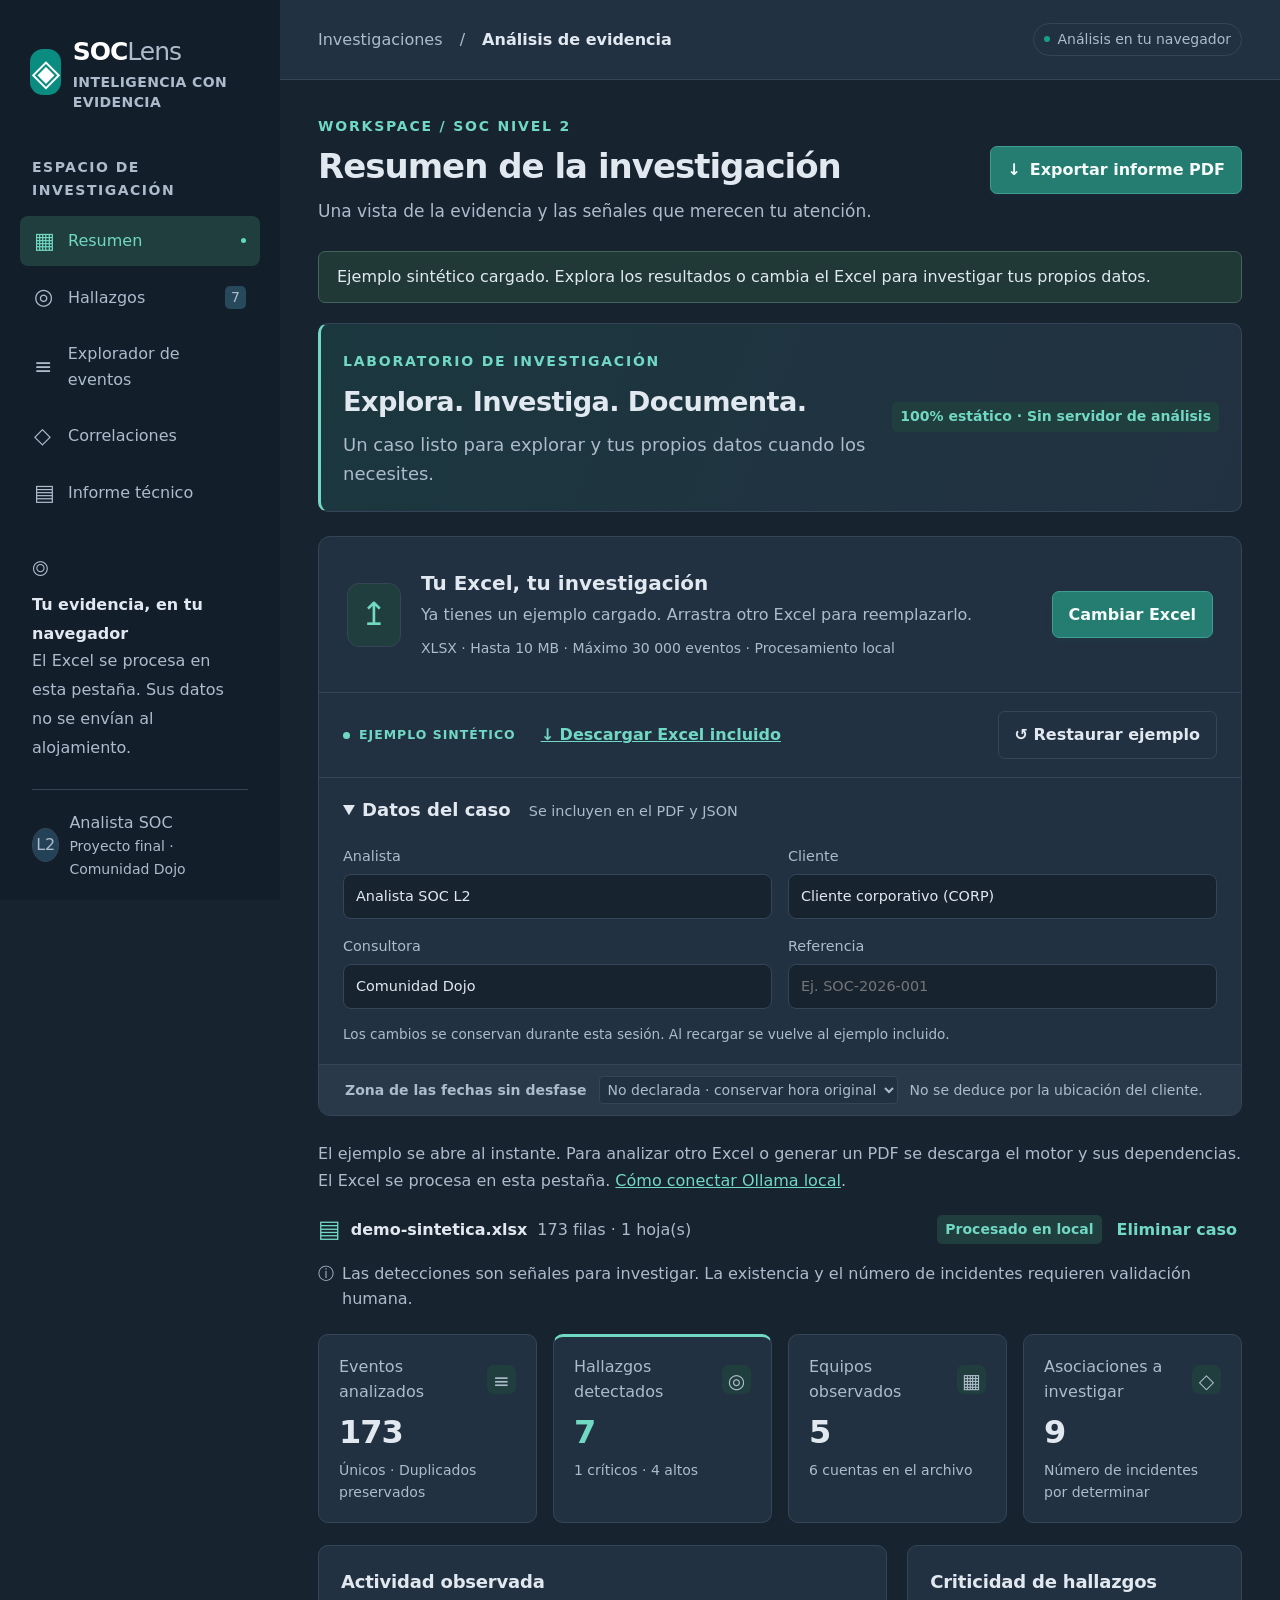
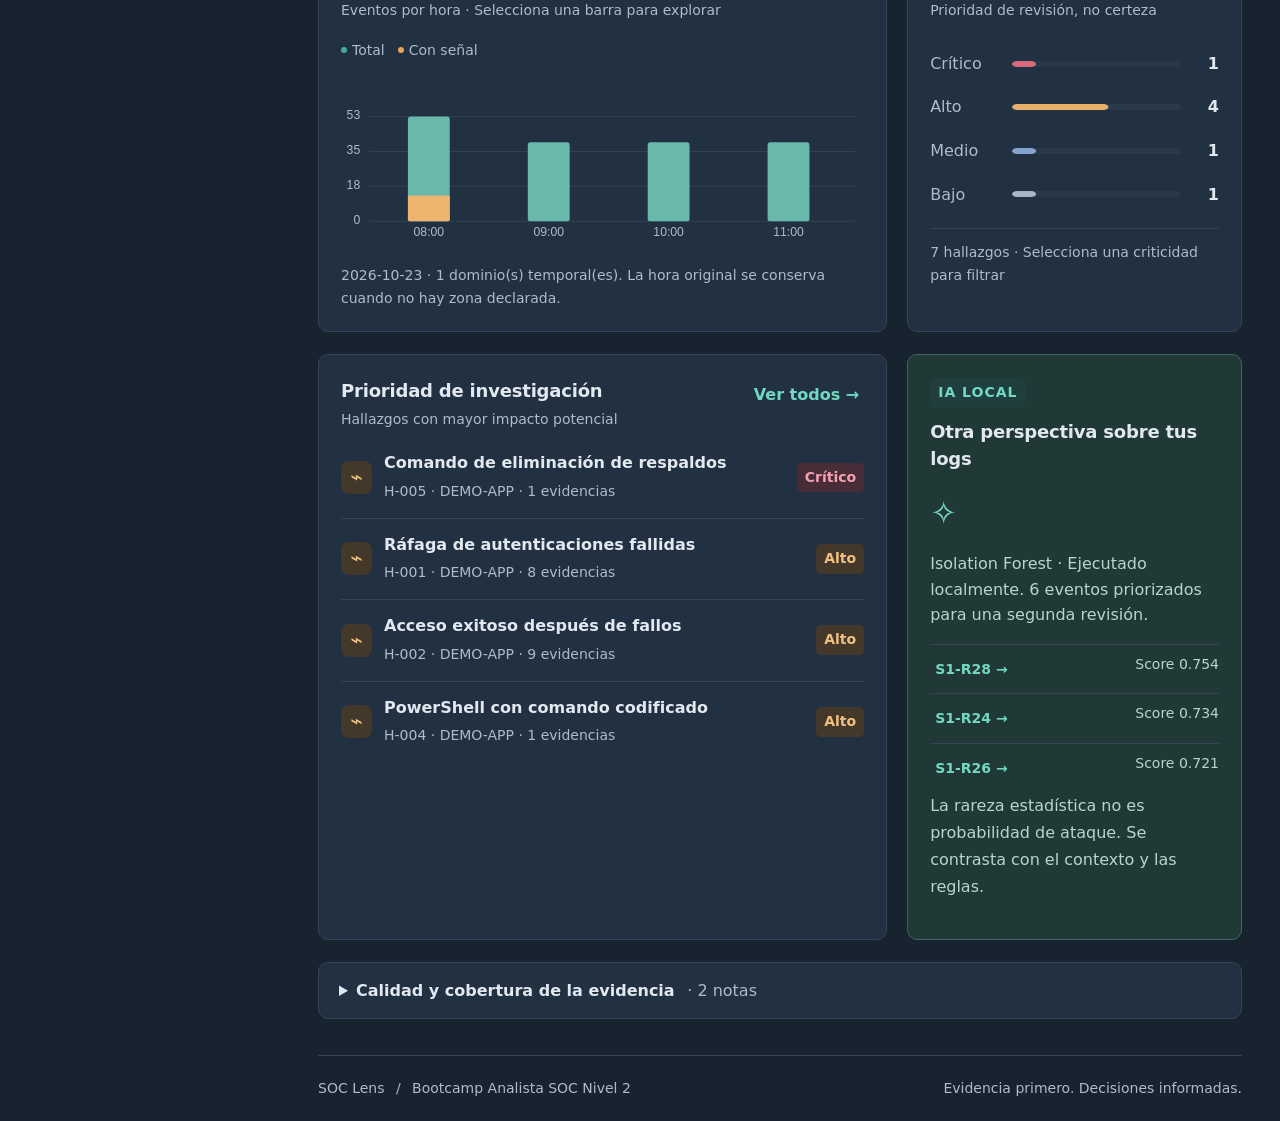
==== docs/index.html @ 427a0508 "Publish static SOC Lens app with bundled demo on GitHub Pages" ====
<!doctype html>
<html lang="es">
<head>
  <meta charset="utf-8">
  <meta name="viewport" content="width=device-width, initial-scale=1">
  <meta name="theme-color" content="#182330">
  <title>SOC Lens · Investigación con evidencia</title>
  <link rel="icon" href="data:image/svg+xml,%3Csvg xmlns='http://www.w3.org/2000/svg' viewBox='0 0 40 40'%3E%3Crect width='40' height='40' rx='12' fill='%230e9988'/%3E%3Cpath d='M20 7l11 4v10c0 7-11 13-11 13S9 28 9 21V11z' fill='none' stroke='white' stroke-width='3'/%3E%3C/svg%3E">
  <link rel="stylesheet" href="./styles.css">
  <script src="./browser.js" defer></script>
  <script src="./app.js" defer></script>
  <script src="./default-case.js" defer></script>
</head>
<body>
  <a href="#main" class="skip-link">Saltar al contenido</a>
  <aside class="sidebar">
    <a class="brand" href="./" aria-label="SOC Lens, inicio"><span class="brand-mark">◈</span><span>SOC<span class="brand-light">Lens</span><small>INTELIGENCIA CON EVIDENCIA</small></span></a>
    <div class="workspace-label">ESPACIO DE INVESTIGACIÓN</div>
    <nav aria-label="Navegación principal">
      <button class="nav-item active" data-view="overview"><span aria-hidden="true">▦</span> Resumen <span class="nav-dot"></span></button>
      <button class="nav-item" data-view="findings"><span aria-hidden="true">◎</span> Hallazgos <span id="nav-count" class="nav-count">0</span></button>
      <button class="nav-item" data-view="events"><span aria-hidden="true">≡</span> Explorador de eventos</button>
      <button class="nav-item" data-view="correlations"><span aria-hidden="true">◇</span> Correlaciones</button>
      <button class="nav-item" data-view="report"><span aria-hidden="true">▤</span> Informe técnico</button>
    </nav>
    <div class="sidebar-bottom">
      <div class="privacy-icon">⌾</div><strong>Tu evidencia, en tu navegador</strong>
      <p>El Excel se procesa en esta pestaña. Sus datos no se envían al alojamiento.</p>
      <div class="analyst"><span class="avatar">L2</span><div>Analista SOC<small>Proyecto final · Comunidad Dojo</small></div></div>
    </div>
  </aside>
  <div class="shell">
    <header class="topbar">
      <div class="breadcrumb">Investigaciones <span>/</span> <strong id="breadcrumb-current">Nuevo análisis</strong></div>
      <span id="connection" class="connection" data-status="online" role="status"><i aria-hidden="true"></i><span id="connection-label">Análisis en tu navegador</span></span>
    </header>
    <main id="main">
      <section class="page-heading">
        <div><div class="eyebrow">WORKSPACE / SOC NIVEL 2</div><h1 id="page-title">De registros a respuestas.</h1><p id="page-description">Investiga señales, conecta evidencias y documenta tus conclusiones.</p></div>
        <button id="download-top" class="button primary hidden" type="button"><span aria-hidden="true">↓</span> Exportar informe PDF</button>
      </section>

      <div id="notice" class="notice hidden" role="status" aria-live="polite"></div>
      <section class="dataset-intro panel"><div><span class="eyebrow">LABORATORIO DE INVESTIGACIÓN</span><h2>Explora. Investiga. Documenta.</h2><p>Un caso listo para explorar y tus propios datos cuando los necesites.</p></div><span class="pill local">100% estático · Sin servidor de análisis</span></section>
      <section id="upload-section" class="upload-card">
        <div id="dropzone" class="dropzone">
          <div class="upload-icon" aria-hidden="true">↥</div>
          <div class="upload-copy"><h2>Tu Excel, tu investigación</h2><p>Ya tienes un ejemplo cargado. Arrastra otro Excel para reemplazarlo.</p><small>XLSX · Hasta 10 MB · Máximo 30 000 eventos · Procesamiento local</small></div>
          <label class="button primary file-label">Cambiar Excel<input id="file-input" type="file" accept=".xlsx" aria-label="Seleccionar archivo Excel"></label>
        </div>
        <div class="dataset-actions"><span id="dataset-status" class="dataset-badge">EJEMPLO SINTÉTICO</span><a href="./data/demo-sintetica.xlsx" download class="text-button">↓ Descargar Excel incluido</a><button id="restore-default" class="button secondary" type="button">↺ Restaurar ejemplo</button></div><details class="case-settings" open><summary>Datos del caso <span>Se incluyen en el PDF y JSON</span></summary><div class="case-fields"><label for="case-analyst">Analista<input id="case-analyst" maxlength="120" value="Analista SOC L2" autocomplete="off"></label><label for="case-client">Cliente<input id="case-client" maxlength="120" value="Cliente corporativo (CORP)" autocomplete="off"></label><label for="case-company">Consultora<input id="case-company" maxlength="120" value="Comunidad Dojo" autocomplete="off"></label><label for="case-reference">Referencia<input id="case-reference" maxlength="120" placeholder="Ej. SOC-2026-001" autocomplete="off"></label></div><p class="fine-print">Los cambios se conservan durante esta sesión. Al recargar se vuelve al ejemplo incluido.</p></details><div class="upload-options"><label for="timezone">Zona de las fechas sin desfase</label><select id="timezone"><option value="">No declarada · conservar hora original</option><option value="0">UTC (confirmado por el analista)</option><option value="60">UTC+01:00</option><option value="120">UTC+02:00</option><option value="-180">UTC−03:00</option><option value="-240">UTC−04:00</option><option value="-300">UTC−05:00</option><option value="-360">UTC−06:00</option></select><span>No se deduce por la ubicación del cliente.</span></div>
      </section>

      <section id="loading" class="loading hidden" aria-live="polite"><span class="spinner"></span><div><strong>Investigando tu evidencia…</strong><p>Validando filas, aplicando reglas y entrenando el modelo local.</p></div></section>
      <p class="fine-print">El ejemplo se abre al instante. Para analizar otro Excel o generar un PDF se descarga el motor y sus dependencias. El Excel se procesa en esta pestaña. <a href="./guia-ollama.html" target="_blank" rel="noopener">Cómo conectar Ollama local</a>.</p>
      <section id="empty-state" class="welcome-grid">
        <article class="welcome-card"><span class="step">01 / EXPLORA</span><h3>Una fila, una referencia.</h3><p>Consulta el evento original, su hoja y su número de fila. Cada hallazgo conserva un vínculo con la evidencia.</p><div class="mini-log"><span>Evento → Señal → Hipótesis</span><span>Revisión humana → Decisión</span></div></article>
        <article class="welcome-card"><span class="step">02 / INVESTIGA</span><h3>Contexto antes que conclusiones.</h3><p>Fuerza bruta, privilegios, comandos, movimiento lateral y otras señales. Con criticidad, alternativas y validaciones.</p><div class="mini-tags"><span>Reglas explicables</span><span>IA local</span></div></article>
        <article class="welcome-card"><span class="step">03 / DOCUMENTA</span><h3>Un informe que puedes defender.</h3><p>Resumen ejecutivo, análisis técnico y evidencias exactas. Exporta el PDF y un JSON con el análisis completo.</p><div class="mini-tags"><span>PDF con evidencia</span><span>SHA-256</span></div></article>
      </section>

      <div id="case-content" class="hidden">
        <div class="case-strip"><div><span class="file-icon" aria-hidden="true">▤</span><strong id="case-filename"></strong><span id="case-rows" class="muted"></span></div><div><span class="pill local">Procesado en local</span><button id="clear-case" class="text-button">Eliminar caso</button></div></div>
        <div class="case-disclaimer"><span aria-hidden="true">ⓘ</span> Las detecciones son señales para investigar. La existencia y el número de incidentes requieren validación humana.</div>
        <section id="view-overview" class="view">
          <div id="stats" class="stats-grid"></div>
          <div class="dashboard-grid">
            <article class="panel activity-panel"><div class="panel-heading"><div><h2>Actividad observada</h2><p>Eventos por hora · Selecciona una barra para explorar</p></div><div class="chart-legend"><span class="dot teal"></span> Total <span class="dot orange"></span> Con señal</div></div><div id="timeline-chart" class="timeline-chart"></div><div id="timeline-caption" class="chart-caption"></div></article>
            <article class="panel risk-panel"><div class="panel-heading"><div><h2>Criticidad de hallazgos</h2><p>Prioridad de revisión, no certeza</p></div></div><div id="risk-chart"></div></article>
          </div>
          <div class="dashboard-grid bottom-grid">
            <article class="panel"><div class="panel-heading"><div><h2>Prioridad de investigación</h2><p>Hallazgos con mayor impacto potencial</p></div><button class="text-button" data-view="findings">Ver todos →</button></div><div id="top-findings"></div></article>
            <article class="panel ai-panel"><div class="panel-heading"><div><span class="pill ai-pill">IA LOCAL</span><h2>Otra perspectiva sobre tus logs</h2></div><span class="sparkle" aria-hidden="true">✧</span></div><p id="ai-summary"></p><div id="ai-candidates"></div><p class="fine-print">La rareza estadística no es probabilidad de ataque. Se contrasta con el contexto y las reglas.</p></article>
          </div>
          <details class="panel quality-panel"><summary>Calidad y cobertura de la evidencia <span id="quality-count"></span></summary><div id="quality-content"></div></details>
        </section>
        <section id="view-findings" class="view hidden">
          <div class="toolbar"><div id="severity-filters" class="filter-pills" aria-label="Filtrar por criticidad"></div><label class="search"><span aria-hidden="true">⌕</span><input id="finding-search" placeholder="Buscar hallazgo, cuenta o equipo…" aria-label="Buscar hallazgos"></label></div>
          <div id="findings-list" class="findings-list"></div>
        </section>
        <section id="view-events" class="view hidden">
          <div class="toolbar"><div><strong id="events-count"></strong><button id="reset-events" class="text-button">Limpiar filtros</button></div><label class="search"><span aria-hidden="true">⌕</span><input id="event-search" placeholder="Buscar en todos los campos…" aria-label="Buscar eventos"></label></div>
          <div class="panel table-panel"><div class="table-scroll"><table><thead><tr><th>Referencia / ID</th><th>Hora original</th><th>Equipo</th><th>Evento / Fuente</th><th>Cuenta</th><th>Origen</th><th>Resultado</th></tr></thead><tbody id="events-body"></tbody></table></div><div class="pagination"><span id="page-info"></span><div><button id="previous-page" class="button secondary">← Anterior</button><button id="next-page" class="button secondary">Siguiente →</button></div></div></div>
        </section>
        <section id="view-correlations" class="view hidden">
          <div class="info-banner"><strong>Asociaciones contextuales, sin fusionar incidentes.</strong><p>Cada par comparte equipo, cuenta e IP en un intervalo de hasta 30 minutos. Faltan claves de sesión y proceso para demostrar causalidad.</p></div><div id="correlations-list" class="correlation-grid"></div>
        </section>
        <section id="view-report" class="view hidden">
          <div class="report-layout"><article class="panel report-preview"><div class="report-kicker">SOC LENS / INFORME DE SEGURIDAD</div><h2>La investigación, documentada.</h2><span class="pill pending">Borrador · Revisión humana</span><p id="case-context-preview" class="fine-print"></p><h3>Resumen ejecutivo</h3><div id="executive-summary"></div><h3>Alcance y limitaciones</h3><div id="report-limitations"></div><h3>Plan de acción propuesto</h3><ol class="action-list"><li><strong>Investigar y preservar.</strong> Validar registros, sesiones y autorizaciones con L2 / IR.</li><li><strong>Contener si se confirma actividad no autorizada.</strong> Acordar el impacto y verificar la medida.</li><li><strong>Remediar y validar.</strong> Corregir la causa, verificar recuperación y revisar recurrencia.</li></ol><p class="fine-print">El PDF incluye todos los hallazgos, su justificación, alternativas, cronología y un anexo con cada fila citada.</p></article>
          <aside class="report-actions panel"><h3>Entregar con trazabilidad</h3><p>El informe utiliza el mismo análisis del dashboard. Sin hallazgos añadidos por generación libre.</p><button id="download-report" class="button primary">↓ Descargar PDF</button><button id="download-json" class="button secondary">↓ Descargar evidencias JSON</button><hr><span class="pill ai-pill">ASISTENTE OPCIONAL</span><h3>Priorizar el resumen con IA</h3><p>Ollama local puede elegir qué hallazgos destacar. Sólo selecciona referencias existentes y conserva frases verificadas.</p><div class="ollama-connect"><label for="ollama-model">Modelo local</label><input id="ollama-model" value="qwen3:4b" maxlength="120" spellcheck="false"><button id="connect-ollama" class="button secondary">Conectar Ollama en este equipo</button><small id="ollama-connection-status" role="status">Cada visitante utiliza su propia instalación de Ollama. Se envían sólo IDs, regla, criticidad y cantidad de evidencias.</small><p><a href="./guia-ollama.html" target="_blank" rel="noopener">Guía de conexión</a></p></div><button id="assist-button" class="button secondary">Priorizar con Ollama</button><small id="ollama-status"></small><hr><h4>Huella del archivo original</h4><code id="file-hash"></code><p class="fine-print">El caso permanece en la memoria de esta pestaña. Al recargarla o cerrarla se borra. Guarda tu PDF y JSON antes de salir.</p></aside></div>
        </section>
      </div>
      <footer class="page-footer"><span>SOC Lens <span class="muted">/</span> Bootcamp Analista SOC Nivel 2</span><span>Evidencia primero. Decisiones informadas.</span></footer>
    </main>
  </div>
  <dialog id="detail-dialog" aria-labelledby="dialog-title"><div class="dialog-header"><div><div class="eyebrow">DETALLE DE INVESTIGACIÓN</div><h2 id="dialog-title"></h2></div><button id="close-dialog" class="icon-button" aria-label="Cerrar detalle">×</button></div><div id="dialog-content"></div></dialog>
</body>
</html>
---- docs/styles.css ----
@charset "UTF-8";
:root{color-scheme:dark;--nav:#131e2b;--ink:#e1e8f0;--muted:#adbbcb;--teal:#70d8c3;--teal-light:#203e3d;--line:#354557;--bg:#182330;--white:#223141;--critical:#f5a0b0;--high:#f0c082;--medium:#adc7f2;--low:#bbc9d9}

*{box-sizing:border-box}
body{margin:0;font:1.125rem/1.6 "Segoe UI",system-ui,sans-serif;color:var(--ink);background:var(--bg)}
button,input,select{font:inherit}
button,a,input,select,summary{outline-offset:4px}
button{cursor:pointer}
button:disabled{cursor:not-allowed;opacity:.5}
a{color:var(--teal)}
.hidden{display:none!important}
.muted,.fine-print{color:var(--muted)}
.fine-print{font-size:1rem;line-height:1.7}
.skip-link{position:fixed;top:-100px;background:var(--white);padding:12px;z-index:10}
.skip-link:focus{top:10px}
.sidebar{overflow-y:auto;position:fixed;inset:0 auto 0 0;width:280px;background:var(--nav);color:var(--muted);padding:32px 20px 20px;display:flex;flex-direction:column;z-index:2}
.brand{flex-shrink:0;display:flex;gap:12px;align-items:center;text-decoration:none;color:white;font-size:1.5625rem;font-weight:700;letter-spacing:-1px;padding:0 10px}
.brand-mark{display:grid;place-items:center;background:#0a8c81;width:43px;height:46px;border-radius:13px;font-size:2.3125rem;line-height:1}
.brand-light{font-weight:350;color:var(--muted)}
.brand small{letter-spacing:.4px;display:block;letter-spacing:.4px;font-size:0.875rem;color:var(--muted);margin-top:1px}
.workspace-label{font-size:0.875rem;letter-spacing:1.5px;font-weight:650;color:var(--muted);margin:44px 12px 15px}
nav{display:grid;gap:7px}
.nav-item{display:flex;align-items:center;gap:12px;width:100%;border:0;border-radius:8px;background:none;color:var(--muted);text-align:left;padding:12px 14px;font-size:1rem}
.nav-item>span:first-child{font-size:1.375rem;line-height:1;width:22px}
.nav-item:hover{background:#19374f;color:white}
.nav-item.active{color:var(--muted);background:#183f4b}
.nav-count{margin-left:auto;background:#28495b;border-radius:5px;font-size:0.875rem;padding:0 6px}
.nav-dot{width:5px;height:5px;background:#62d8bd;border-radius:50%;margin-left:auto}
.sidebar-bottom{margin-top:auto;padding:24px 12px 0}
.privacy-icon{font-size:1.75rem;color:var(--muted)}
.sidebar-bottom strong{font-size:1rem;color:var(--muted)}
.sidebar-bottom p{font-size:1rem;color:var(--muted);line-height:1.8}
.analyst{border-top:1px solid var(--line);padding-top:20px;margin-top:26px;display:flex;gap:10px;align-items:center;font-size:1rem;color:var(--muted)}
.analyst small{display:block;font-size:0.875rem;color:var(--muted)}
.avatar{border:1px solid var(--line);background:#244257;border-radius:50%;width:34px;height:34px;display:grid;place-items:center;font-size:1rem}
.shell{margin-left:280px}
.topbar{min-height:80px;background:var(--white);border-bottom:1px solid var(--line);display:flex;justify-content:space-between;align-items:center;padding:0 38px;font-size:1rem}
.breadcrumb{color:var(--muted)}
.breadcrumb span{margin:0 12px;color:var(--muted)}
.breadcrumb strong{color:var(--muted);font-weight:550}
.connection{display:flex;align-items:center;gap:7px;border:1px solid var(--line);border-radius:20px;padding:4px 10px;font-size:0.875rem;color:var(--muted)}
.connection i{width:6px;height:6px;border-radius:50%;background:#16a085}
main{max-width:1650px;margin:auto;padding:35px 38px 0}
.page-heading{display:flex;justify-content:space-between;gap:20px;align-items:center;margin-bottom:26px}
.eyebrow{font-size:0.875rem;letter-spacing:1.8px;font-weight:700;color:var(--teal);margin-bottom:8px}
h1{font-size:2.125rem;letter-spacing:-1px;font-weight:650;line-height:1.25;margin:0 0 10px}
h2,h3,h4,p{margin-top:0}
.page-heading p{color:var(--muted);margin:0;font-size:1.0625rem}
.button{display:inline-flex;gap:9px;justify-content:center;align-items:center;border-radius:7px;padding:10px 16px;font-weight:600;font-size:1rem;white-space:nowrap;text-decoration:none;transition:background .15s;min-height:40px}
.primary{background:var(--teal);border:1px solid var(--teal);color:white;box-shadow:0 3px 7px #087d7410}
.primary:hover{background:#086e63}
.secondary{border:1px solid var(--line);background:var(--white);color:var(--muted)}
.secondary:hover{background:#29394a}
.text-button{background:none;border:0;padding:5px;color:var(--teal);font-weight:600;font-size:1rem}
.text-button:hover{text-decoration:underline}
.upload-card{border:1px solid var(--line);border-radius:12px;background:var(--white);margin-bottom:24px;overflow:hidden}
.dropzone{padding:28px 26px;display:flex;align-items:center;gap:20px;border:2px dashed transparent}
.dropzone.dragging{background:var(--teal-light);border-color:var(--teal)}
.upload-icon{display:grid;place-items:center;width:54px;min-height:64px;flex-shrink:0;border:1px solid var(--line);border-radius:12px;background:var(--teal-light);color:var(--teal);font-size:2rem}
.upload-copy{flex:1}
.upload-copy h2{font-size:1.25rem;margin-bottom:3px}
.upload-copy p{font-size:1rem;color:var(--muted);margin-bottom:6px}
.upload-copy small{font-size:0.875rem;color:var(--muted)}
.file-label{position:relative;cursor:pointer;overflow:hidden}
.file-label input{position:absolute;inset:0;opacity:0;cursor:pointer;width:100%}
.file-label:focus-within{outline:2px solid var(--ink);outline-offset:3px}
.upload-options{display:flex;align-items:center;gap:12px;border-top:1px solid var(--line);background:#29394a;padding:11px 26px;font-size:0.875rem;flex-wrap:wrap}
.upload-options label{font-weight:600;color:var(--muted)}
.upload-options select{font-size:0.875rem;border:1px solid var(--line);border-radius:4px;background:var(--white);padding:4px;color:var(--muted)}
.upload-options>span{color:var(--muted)}
.welcome-grid{display:grid;grid-template-columns:repeat(3,1fr);gap:20px;margin:30px 0 80px}
.welcome-card{padding:25px;background:var(--white);border:1px solid var(--line);border-radius:10px}
.step{font-size:0.875rem;letter-spacing:1.5px;color:var(--teal);font-weight:650}
.welcome-card h3{font-size:1.3125rem;line-height:1.4;letter-spacing:-.4px;margin:15px 0 10px}
.welcome-card p{font-size:1rem;color:var(--muted);line-height:1.9}
.mini-log{font-family:Consolas,monospace;display:grid;gap:7px;padding:12px;background:#29394a;border-radius:5px;color:var(--muted);font-size:0.875rem}
.mini-tags{display:flex;gap:7px;flex-wrap:wrap;margin-top:20px}
.mini-tags span{font-size:0.875rem;border:1px solid var(--line);border-radius:4px;padding:4px 8px;color:var(--muted)}
.notice{padding:12px 18px;border:1px solid var(--line);background:var(--teal-light);border-radius:7px;margin-bottom:20px;font-size:1rem;overflow-wrap:anywhere}
.notice.error{background:#29394a;border-color:var(--line);color:var(--muted)}
.loading{display:flex;align-items:center;gap:16px;padding:30px;background:var(--white);border:1px solid var(--line);border-radius:10px;margin-bottom:24px}
.loading p{margin:4px 0 0;color:var(--muted);font-size:1rem}
.spinner{width:26px;height:26px;border:3px solid #d6eae6;border-top-color:var(--teal);border-radius:50%;animation:spin .9s linear infinite}
@keyframes spin{to{transform:rotate(360deg)}
}
.case-strip{display:flex;justify-content:space-between;align-items:center;gap:10px;font-size:1rem;margin-bottom:12px}
.case-strip>div{display:flex;align-items:center;gap:10px;min-width:0}
.case-strip strong{max-width:340px;overflow:hidden;text-overflow:ellipsis;white-space:nowrap;font-weight:600}
.file-icon{font-size:1.5rem;color:var(--teal)}
.pill{display:inline-block;font-size:0.875rem;font-weight:600;line-height:1.7;border-radius:5px;padding:3px 8px}
.local{color:var(--muted);background:var(--teal-light)}
.case-disclaimer{display:flex;gap:8px;color:var(--muted);font-size:1rem;margin-bottom:22px}
.stats-grid{display:grid;grid-template-columns:repeat(4,1fr);gap:16px;margin-bottom:22px}
.stat{padding:19px 20px;background:var(--white);border:1px solid var(--line);border-radius:10px}
.stat-top{display:flex;align-items:center;justify-content:space-between;font-size:1rem;color:var(--muted)}
.stat-icon{background:var(--teal-light);width:29px;height:29px;display:grid;place-items:center;border-radius:7px;font-size:1.25rem;color:var(--muted)}
.stat-value{font-size:2rem;font-weight:650;line-height:1.3;letter-spacing:-1px;margin-top:7px}
.stat-note{font-size:0.875rem;color:var(--muted);margin-top:5px}
.stat.emphasis{border-top:3px solid var(--teal);padding-top:17px}
.stat.emphasis .stat-value{color:var(--teal)}
.dashboard-grid{display:grid;grid-template-columns:minmax(0,1.7fr) minmax(300px,1fr);gap:20px;margin-bottom:22px}
.panel{background:var(--white);border:1px solid var(--line);border-radius:10px;padding:22px;min-width:0}
.panel-heading{display:flex;align-items:flex-start;justify-content:space-between;gap:12px;margin-bottom:20px}
.panel h2{font-size:1.125rem;letter-spacing:-.2px;line-height:1.5;margin:0 0 4px}
.panel-heading p{font-size:0.875rem;color:var(--muted);margin:0}
.chart-legend{display:flex;align-items:center;gap:5px;font-size:0.875rem;white-space:nowrap;color:var(--muted);margin-top:5px}
.dot{display:inline-block;width:6px;height:6px;border-radius:50%}
.teal{background:#47aa9c}
.orange{background:#e9a454;margin-left:8px}
.timeline-chart svg{width:100%;height:175px;display:block;overflow:visible}
.chart-bar{fill:#69b8ac;cursor:pointer;transition:fill .15s}
.chart-bar:hover,.chart-bar:focus{fill:#078879;stroke:#10283f;stroke-width:1}
.chart-flagged{fill:#efb46e;pointer-events:none}
.chart-grid{stroke:var(--line);stroke-width:1}
.chart-label{font:0.875rem "Segoe UI",sans-serif;fill:var(--muted)}
.chart-caption{font-size:0.875rem;color:var(--muted);margin-top:8px}
.risk-row{display:flex;align-items:center;gap:10px;width:100%;background:none;border:0;text-align:left;padding:9px 0;color:var(--muted);font-size:1rem}
.risk-row:hover{color:var(--ink)}
.risk-label{width:72px}
.risk-track{display:flex;flex:1;height:6px;background:#29394a;border-radius:10px;overflow:hidden}
.risk-track svg{width:100%;height:6px}
.risk-value{min-width:28px;text-align:right;font-weight:650;color:var(--muted)}
.risk-critical{fill:#d66a7a}
.risk-high{fill:#e8af69}
.risk-medium{fill:#85a4cf}
.risk-low{fill:#a8b7c8}
.risk-total{font-size:0.875rem;color:var(--muted);border-top:1px solid var(--line);margin-top:12px;padding-top:12px}
.finding-preview{display:flex;gap:12px;border-top:1px solid var(--line);padding:13px 0;align-items:center}
.finding-preview:first-child{border-top:0;padding-top:0}
.finding-preview:last-child{padding-bottom:0}
.finding-icon{display:grid;place-items:center;width:31px;height:33px;border-radius:8px;flex-shrink:0;font-size:1.3125rem;background:#29394a;color:var(--muted)}
.finding-preview .text{min-width:0;flex:1}
.finding-preview button{display:block;text-align:left;color:var(--ink);padding:0;border:0;background:none;font-weight:600;font-size:1rem}
.finding-preview button:hover{color:var(--teal)}
.finding-preview small{font-size:0.875rem;color:var(--muted)}
.severity-critical{color:var(--muted);background:#29394a}
.severity-high{color:var(--muted);background:#29394a}
.severity-medium{color:var(--muted);background:#29394a}
.severity-low{color:var(--muted);background:#29394a}
.ai-panel{background:var(--teal-light);border-color:var(--line)}
.ai-panel .panel-heading{margin-bottom:12px}
.ai-panel h2{margin-top:10px}
.ai-panel>p{font-size:1rem;color:var(--muted)}
.ai-pill{background:var(--teal-light);color:var(--muted);letter-spacing:1px;font-size:0.875rem}
.sparkle{font-size:2rem;color:var(--muted)}
.ai-candidate{display:flex;justify-content:space-between;border-top:1px solid var(--line);padding:8px 0;font-size:0.875rem;color:var(--muted)}
.ai-candidate button{font-size:0.875rem}
.quality-panel{margin-bottom:24px;padding:15px 20px;font-size:1rem}
.quality-panel summary{font-weight:600;cursor:pointer}
.quality-panel summary span{font-weight:400;color:var(--muted);margin-left:7px}
.quality-panel p{margin:12px 0;color:var(--muted)}
.quality-panel code{overflow-wrap:anywhere;font-size:0.875rem}
.toolbar{display:flex;gap:15px;justify-content:space-between;align-items:center;margin-bottom:20px;flex-wrap:wrap}
.filter-pills{display:flex;gap:5px;flex-wrap:wrap}
.filter-pill{font-size:1rem;border:1px solid var(--line);border-radius:6px;background:var(--white);color:var(--muted);padding:7px 11px}
.filter-pill.active{background:var(--teal-light);border-color:var(--line);color:var(--muted)}
.search{display:flex;align-items:center;border:1px solid var(--line);border-radius:7px;gap:8px;background:var(--white);padding:7px 12px;min-width:270px}
.search input{border:0;outline:none;background:none;font-size:1rem;width:100%;color:var(--ink)}
.search:focus-within{outline:2px solid #52a698;outline-offset:2px}
.search span{color:var(--muted);font-size:1.5rem;line-height:1}
.findings-list{display:grid;gap:13px}
.finding-card{border:1px solid var(--line);border-radius:10px;background:var(--white);padding:20px;display:flex;gap:20px;align-items:flex-start}
.finding-card>div{flex:1;min-width:0}
.finding-card h3{font-size:1.125rem;margin:9px 0 7px}
.finding-card p{font-size:1rem;color:var(--muted);margin-bottom:12px;overflow-wrap:anywhere}
.finding-meta{display:flex;gap:15px;flex-wrap:wrap;color:var(--muted);font-size:0.875rem}
.finding-tag{font-size:0.875rem;color:var(--muted);margin-left:8px}
.empty-message{padding:40px;text-align:center;background:var(--white);border:1px dashed #cfdae2;border-radius:10px;color:var(--muted);font-size:1rem}
.table-panel{padding:0;overflow:hidden}
.table-scroll{overflow-x:auto}
table{border-collapse:collapse;width:100%;text-align:left;font-size:0.875rem}
th{background:#29394a;color:var(--muted);font-weight:600;padding:14px 16px;white-space:nowrap}
td{border-top:1px solid var(--line);padding:12px 16px;color:var(--muted);max-width:240px;overflow-wrap:anywhere}
td small{display:block;color:var(--muted);font-size:0.875rem}
td button{padding:0!important;font-size:0.875rem!important}
.pagination{border-top:1px solid var(--line);display:flex;justify-content:space-between;align-items:center;padding:14px 20px;color:var(--muted);font-size:1rem}
.pagination>div{display:flex;gap:7px}
.pagination .button{font-size:0.875rem;min-height:30px;padding:5px 10px}
.info-banner{padding:20px 24px;border:1px solid var(--line);background:var(--teal-light);border-radius:9px;font-size:1rem;margin-bottom:22px}
.info-banner p{margin:6px 0 0;color:var(--muted);font-size:1rem}
.correlation-grid{display:grid;grid-template-columns:repeat(2,1fr);gap:16px}
.correlation-card h3{font-size:1.125rem;margin:12px 0}
.correlation-card p{font-size:1rem;color:var(--muted)}
.entity-line{padding:10px;background:#29394a;border-radius:5px;font-size:0.875rem;overflow-wrap:anywhere}
.pending{background:#29394a;color:var(--muted)}
.report-layout{display:grid;grid-template-columns:minmax(0,2.3fr) minmax(250px,1fr);gap:24px}
.report-preview{padding:38px}
.report-kicker{font-size:0.875rem;color:var(--muted);letter-spacing:1.6px;margin-bottom:18px}
.report-preview>h2{font-size:1.75rem;letter-spacing:-.6px;margin-bottom:16px}
.report-preview h3{font-size:1.1875rem;margin:28px 0 12px}
.report-preview p,.report-preview li{font-size:1rem;color:var(--muted);line-height:1.9;overflow-wrap:anywhere}
.report-actions{align-self:start}
.report-actions h3{font-size:1.125rem;margin:13px 0}
.report-actions p{font-size:1rem;color:var(--muted);line-height:1.8}
.report-actions .button{width:100%;margin-bottom:10px}
.report-actions small{font-size:0.875rem;color:var(--muted);display:block}
.report-actions hr{border:0;border-top:1px solid var(--line);margin:22px 0}
.report-actions h4{font-size:1rem;font-weight:600;margin-bottom:8px}
.report-actions code{font-size:0.875rem;word-break:break-all;display:block;color:var(--muted);background:#29394a;padding:10px;border-radius:5px}
.action-list{padding-left:18px}
.action-list li{padding:5px 0}
.page-footer{margin-top:36px;border-top:1px solid var(--line);padding:21px 0;display:flex;justify-content:space-between;gap:15px;font-size:0.875rem;color:var(--muted)}
.page-footer .muted{margin:0 7px}
dialog{padding:0;width:min(850px,92vw);max-height:88vh;border:1px solid var(--line);border-radius:14px;color:var(--ink);box-shadow:0 20px 100px #11283f40}
dialog::backdrop{background:#0c233d80;backdrop-filter:blur(3px)}
.dialog-header{display:flex;justify-content:space-between;align-items:flex-start;gap:15px;padding:24px 28px;border-bottom:1px solid var(--line);position:sticky;top:0;background:var(--white);z-index:1}
.dialog-header h2{font-size:1.5rem;line-height:1.3;margin:0}
.icon-button{border:1px solid var(--line);border-radius:7px;background:#29394a;width:32px;height:32px;line-height:1;font-size:1.75rem;color:var(--muted);flex-shrink:0}
#dialog-content{padding:24px 28px}
#dialog-content p{font-size:1rem;line-height:1.9;color:var(--muted);overflow-wrap:anywhere}
#dialog-content h3{font-size:1.0625rem;margin:20px 0 9px}
.reference-list{display:flex;gap:6px;flex-wrap:wrap}
.reference-button{border:1px solid var(--line);background:var(--teal-light);border-radius:5px;color:var(--muted);font:0.875rem Consolas,monospace;padding:5px 7px}
.raw-field{padding:11px 0;border-bottom:1px solid var(--line)}
.raw-field dt{font-size:0.875rem;color:var(--muted);margin-bottom:5px}
.raw-field dd{margin:0;white-space:pre-wrap;overflow-wrap:anywhere;font:1rem/1.8 Consolas,monospace;color:var(--muted)}

@media(min-width:1600px){main{padding:40px 50px 0}
.sidebar{width:290px}
.shell{margin-left:290px}
.topbar{padding:0 50px}
.stat{padding:23px}
.timeline-chart svg{height:200px}
}

@media(max-width:1150px){.sidebar{width:250px;padding:26px 14px}
.shell{margin-left:250px}
main{padding:26px 24px 0}
.topbar{padding:0 24px}
.nav-item{font-size:1rem;padding:12px 9px}
.brand{font-size:1.4375rem}
.brand small{letter-spacing:.4px;font-size:0.875rem}
.dashboard-grid{grid-template-columns:minmax(0,1.5fr) minmax(240px,1fr)}
.stats-grid{gap:10px}
.stat{padding:15px}
.stat.emphasis{padding-top:13px}
.page-heading{align-items:flex-start}
h1{font-size:1.875rem}
.welcome-grid{gap:12px}
.welcome-card{padding:20px}
.upload-options>span{display:none}
.chart-legend{display:none}
.report-layout{grid-template-columns:1fr}
.report-preview{padding:26px}
.case-strip strong{max-width:260px}
.case-strip .muted{display:none}
}

@media(max-width:850px){.sidebar{position:static;width:100%;padding:16px 22px}
.brand{font-size:1.375rem}
.brand-mark{width:35px;height:38px;font-size:1.8125rem}
.workspace-label,.sidebar-bottom{display:none}
nav{display:flex;overflow-x:auto;margin-top:17px;gap:5px}
.nav-item{width:auto;white-space:nowrap;font-size:1rem;padding:9px 12px}
.nav-item>span:first-child{font-size:1.3125rem;width:17px}
.nav-dot,.nav-count{display:none}
.shell{margin-left:0}
.topbar{min-height:64px}
.page-heading{gap:15px}
.dashboard-grid{grid-template-columns:1.6fr 1fr}
.stats-grid{grid-template-columns:repeat(4,1fr)}
.stat-value{font-size:1.6875rem}
.stat-icon{display:none}
.upload-copy h2{font-size:1.1875rem}
.welcome-grid{grid-template-columns:1fr}
.welcome-card{padding:23px}
.welcome-grid{margin-bottom:40px}
.welcome-card p{max-width:600px}
.mini-log{max-width:300px}
.correlation-grid{grid-template-columns:1fr}
}

@media(max-width:600px){main{padding:24px 16px 0}
.sidebar{padding:14px 16px}
.topbar{padding:0 16px;font-size:0.875rem}
.breadcrumb span{margin:0 6px}
.connection{font-size:0.875rem}
.page-heading{display:block}
.page-heading .button{margin-top:16px}
.page-heading p{font-size:1rem}
h1{font-size:1.875rem}
.dropzone{flex-wrap:wrap;padding:22px 18px;gap:13px}
.upload-icon{width:42px;height:44px;font-size:1.6875rem}
.upload-copy{flex-basis:calc(100% - 70px)}
.file-label{width:100%}
.upload-options{padding:12px 18px;gap:5px}
.upload-options select{width:100%}
.stats-grid{grid-template-columns:repeat(2,1fr);gap:10px}
.dashboard-grid{grid-template-columns:1fr;gap:16px}
.panel{padding:19px}
.case-strip{align-items:flex-start}
.case-strip>div{flex-wrap:wrap}
.case-strip>div:last-child{justify-content:flex-end}
.case-strip strong{max-width:180px;font-size:0.875rem}
.case-strip .pill{display:none}
.case-disclaimer{font-size:0.875rem}
.stat-value{font-size:2.125rem}
.stat-note{font-size:0.875rem}
.finding-card{padding:17px;display:block}
.finding-card>.button{margin-top:16px}
.toolbar{display:block}
.search{margin-top:12px;min-width:0;width:100%}
.filter-pill{font-size:0.875rem;padding:6px 9px}
.report-preview{padding:22px}
.page-footer{font-size:0.875rem;display:block}
.page-footer>span{display:block;margin-bottom:4px}
.dialog-header{padding:20px}
.dialog-header h2{font-size:1.375rem}
#dialog-content{padding:20px}
.table-panel{padding:0}
}

.skip-link:not(:focus){width:1px;height:1px;padding:0;overflow:hidden;clip-path:inset(50%)}

@media(prefers-reduced-motion:reduce){*{animation-duration:.01ms!important;transition:none!important}
}


/* Dark surfaces and readable interaction states. */
.connection[data-status="checking"] i{background:var(--high)}
.connection[data-status="offline"]{color:var(--critical)}
.connection[data-status="offline"] i{background:var(--critical)}
.primary{background:#257c70;border-color:#3e9e8f;color:#f4faf8}

.primary:hover{background:#2c8b7e}

.secondary{color:var(--ink)}

.secondary:hover,.icon-button:hover{background:#304457}

.breadcrumb strong,.sidebar-bottom strong,.finding-preview button,.risk-value,.raw-field dd{color:var(--ink)}

.nav-item.active,.eyebrow,.step,.upload-icon,.file-icon,.sparkle,.reference-button{color:var(--teal)}

.nav-item.active,.filter-pill.active,.local,.ai-pill,.reference-button{background:var(--teal-light);color:var(--teal)}

.ai-panel,.info-banner,.notice{background:#203936;border-color:#41645c}

.ai-candidate,.info-banner p,.ai-panel>p{color:#bbd3cc}

.severity-critical,.notice.error{background:#482c38;color:var(--critical)}

.severity-high,.pending,.finding-icon{background:#44382a;color:var(--high)}

.severity-medium{background:#2b3b54;color:var(--medium)}

.severity-low{background:#344252;color:var(--low)}

.upload-copy small,.upload-options>span,.chart-caption,.stat-note,td small{color:var(--muted)}

.search input::placeholder{color:var(--muted);opacity:1}

.mini-log,.mini-tags span,.report-actions code{color:#bdcfe2}

.chart-bar:hover,.chart-bar:focus{fill:#8ee8d4;stroke:var(--ink)}

dialog{background:var(--white)}

.button{min-height:46px;white-space:normal;text-align:center}

.brand small{line-height:1.4}

.page-heading>div,.upload-copy{min-width:0}

.panel-heading,.pagination{flex-wrap:wrap}

.stat-top{gap:8px}
.stat-icon{flex-shrink:0}

.timeline-chart{overflow-x:auto}
.timeline-chart svg{min-width:480px}

@media(min-width:851px) and (max-width:1150px){.dashboard-grid,.welcome-grid{grid-template-columns:1fr}
.stats-grid{grid-template-columns:repeat(2,minmax(0,1fr))}
.dropzone{flex-wrap:wrap}
.file-label{width:100%}
}

@media(max-width:600px){.topbar{height:auto;padding-top:12px;padding-bottom:12px;gap:10px;flex-wrap:wrap}
.breadcrumb{overflow-wrap:anywhere}
.case-strip{flex-wrap:wrap}
.case-strip strong{max-width:100%}
.case-strip>div{flex-wrap:wrap}
.page-heading .button{width:100%}
.report-actions .button{overflow-wrap:anywhere}
.panel-heading{gap:8px}
.brand small{font-size:.875rem}
}

/* Static investigation workspace */
.dataset-intro{display:flex;justify-content:space-between;align-items:center;gap:24px;margin-bottom:24px;border-left:3px solid var(--teal);background:linear-gradient(110deg,#1b373e,var(--white))}
.dataset-intro h2{font-size:1.7rem;letter-spacing:-.6px;margin:8px 0}
.dataset-intro p{color:var(--muted);margin:0}
.dataset-intro>.pill{flex-shrink:0}
.dataset-actions{display:flex;align-items:center;gap:20px;flex-wrap:wrap;padding:18px 24px;border-top:1px solid var(--line)}
.dataset-actions .button{margin-left:auto}
.dataset-badge{font-size:.78rem;font-weight:700;letter-spacing:1px;color:var(--teal);display:flex;align-items:center;gap:9px}
.dataset-badge:before{content:"";width:7px;height:7px;border-radius:50%;background:currentColor}
.dataset-badge.custom-dataset{color:var(--high)}
.case-settings{border-top:1px solid var(--line);padding:18px 24px}
.case-settings summary{cursor:pointer;font-weight:600}
.case-settings summary span{font-weight:400;font-size:.9rem;color:var(--muted);margin-left:12px}
.case-fields{display:grid;grid-template-columns:repeat(2,minmax(0,1fr));gap:16px;margin-top:20px}
.case-fields label{display:grid;gap:6px;color:var(--muted);font-size:.9rem}
.case-fields input{width:100%;min-width:0;border:1px solid var(--line);border-radius:8px;background:var(--bg);color:var(--ink);padding:10px 12px}
.case-fields input:focus{border-color:var(--teal)}
.case-settings .fine-print{margin:14px 0 0;font-size:.85rem}
@media(min-width:1500px){.case-fields{grid-template-columns:repeat(4,minmax(0,1fr))}}
@media(max-width:760px){.dataset-intro{align-items:flex-start;flex-direction:column}.case-fields{grid-template-columns:1fr}.dataset-actions .button{margin-left:0}.case-settings summary span{display:block;margin-left:0}.dataset-intro h2{font-size:1.4rem}}

.ollama-connect{margin:18px 0}.ollama-connect label{display:block;font-size:1rem}.ollama-connect input{width:100%;padding:10px;border:1px solid var(--line);border-radius:7px;background:var(--bg);color:var(--ink);margin:8px 0 12px}
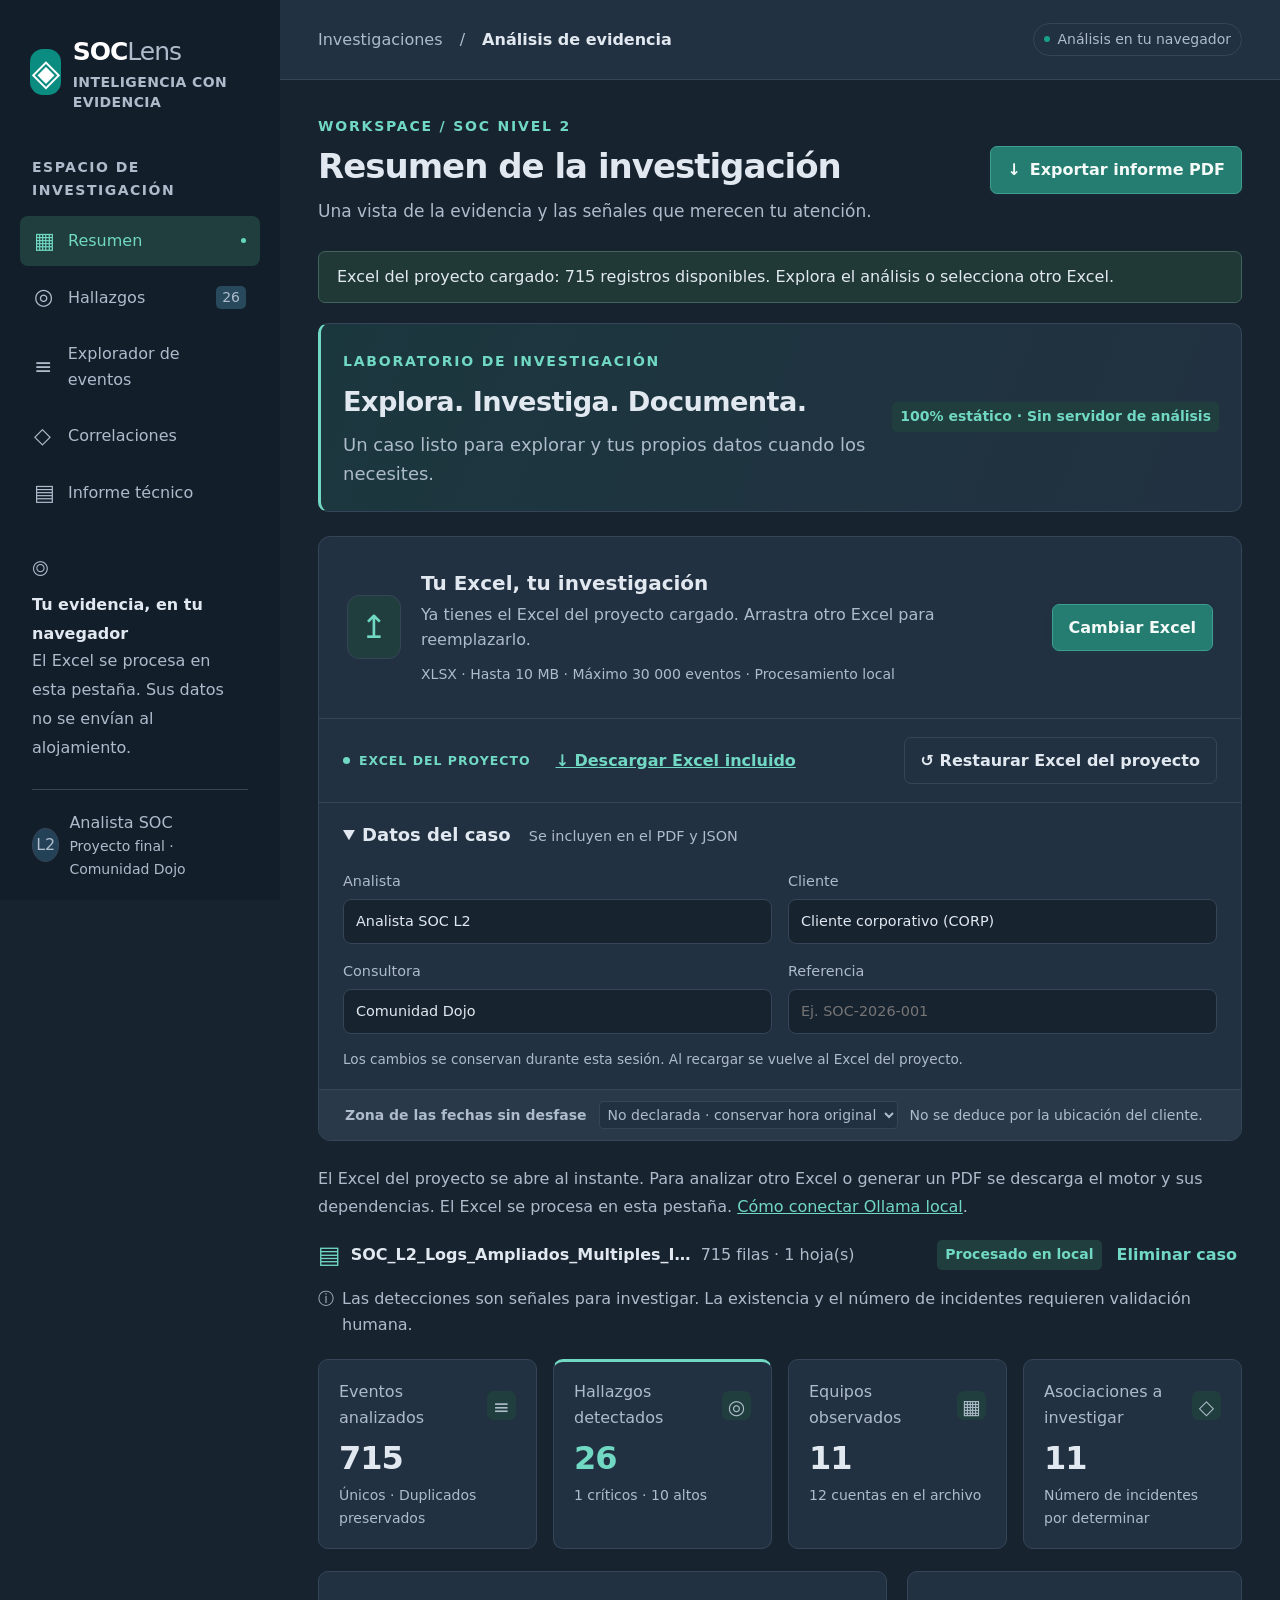
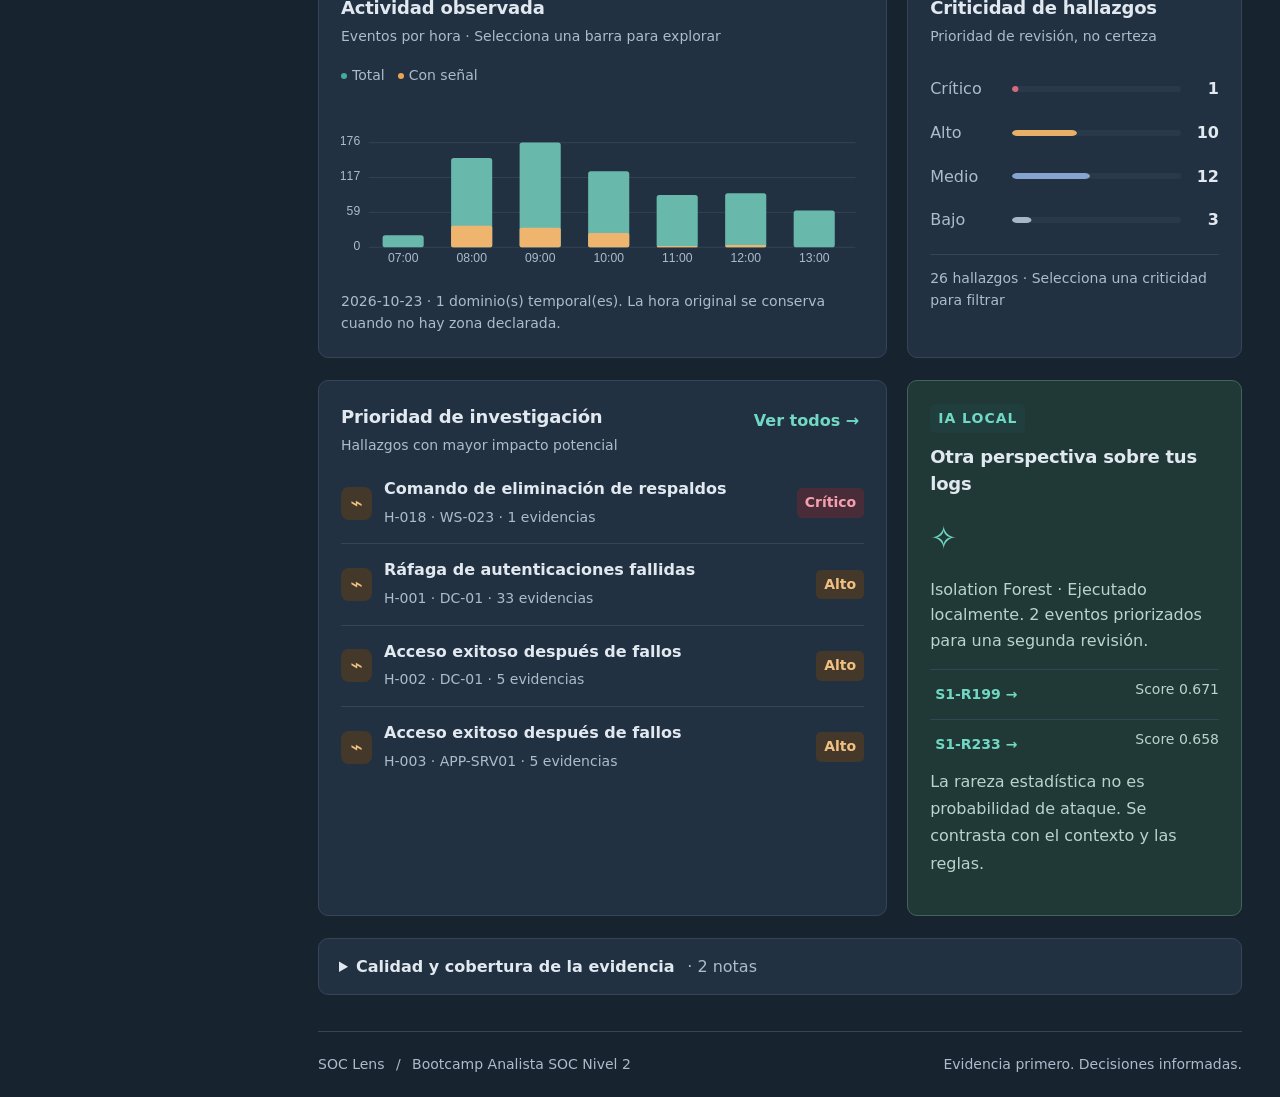
==== commit 37e59263: "Replace demo with supplied SOC L2 workbook as default dataset" ====
--- a/docs/index.html
+++ b/docs/index.html
@@ -45,14 +45,14 @@
       <section id="upload-section" class="upload-card">
         <div id="dropzone" class="dropzone">
           <div class="upload-icon" aria-hidden="true">↥</div>
-          <div class="upload-copy"><h2>Tu Excel, tu investigación</h2><p>Ya tienes un ejemplo cargado. Arrastra otro Excel para reemplazarlo.</p><small>XLSX · Hasta 10 MB · Máximo 30 000 eventos · Procesamiento local</small></div>
+          <div class="upload-copy"><h2>Tu Excel, tu investigación</h2><p>Ya tienes el Excel del proyecto cargado. Arrastra otro Excel para reemplazarlo.</p><small>XLSX · Hasta 10 MB · Máximo 30 000 eventos · Procesamiento local</small></div>
           <label class="button primary file-label">Cambiar Excel<input id="file-input" type="file" accept=".xlsx" aria-label="Seleccionar archivo Excel"></label>
         </div>
-        <div class="dataset-actions"><span id="dataset-status" class="dataset-badge">EJEMPLO SINTÉTICO</span><a href="./data/demo-sintetica.xlsx" download class="text-button">↓ Descargar Excel incluido</a><button id="restore-default" class="button secondary" type="button">↺ Restaurar ejemplo</button></div><details class="case-settings" open><summary>Datos del caso <span>Se incluyen en el PDF y JSON</span></summary><div class="case-fields"><label for="case-analyst">Analista<input id="case-analyst" maxlength="120" value="Analista SOC L2" autocomplete="off"></label><label for="case-client">Cliente<input id="case-client" maxlength="120" value="Cliente corporativo (CORP)" autocomplete="off"></label><label for="case-company">Consultora<input id="case-company" maxlength="120" value="Comunidad Dojo" autocomplete="off"></label><label for="case-reference">Referencia<input id="case-reference" maxlength="120" placeholder="Ej. SOC-2026-001" autocomplete="off"></label></div><p class="fine-print">Los cambios se conservan durante esta sesión. Al recargar se vuelve al ejemplo incluido.</p></details><div class="upload-options"><label for="timezone">Zona de las fechas sin desfase</label><select id="timezone"><option value="">No declarada · conservar hora original</option><option value="0">UTC (confirmado por el analista)</option><option value="60">UTC+01:00</option><option value="120">UTC+02:00</option><option value="-180">UTC−03:00</option><option value="-240">UTC−04:00</option><option value="-300">UTC−05:00</option><option value="-360">UTC−06:00</option></select><span>No se deduce por la ubicación del cliente.</span></div>
+        <div class="dataset-actions"><span id="dataset-status" class="dataset-badge">EXCEL DEL PROYECTO</span><a href="./data/SOC_L2_Logs_Ampliados_Multiples_Incidentes.xlsx" download class="text-button">↓ Descargar Excel incluido</a><button id="restore-default" class="button secondary" type="button">↺ Restaurar Excel del proyecto</button></div><details class="case-settings" open><summary>Datos del caso <span>Se incluyen en el PDF y JSON</span></summary><div class="case-fields"><label for="case-analyst">Analista<input id="case-analyst" maxlength="120" value="Analista SOC L2" autocomplete="off"></label><label for="case-client">Cliente<input id="case-client" maxlength="120" value="Cliente corporativo (CORP)" autocomplete="off"></label><label for="case-company">Consultora<input id="case-company" maxlength="120" value="Comunidad Dojo" autocomplete="off"></label><label for="case-reference">Referencia<input id="case-reference" maxlength="120" placeholder="Ej. SOC-2026-001" autocomplete="off"></label></div><p class="fine-print">Los cambios se conservan durante esta sesión. Al recargar se vuelve al Excel del proyecto.</p></details><div class="upload-options"><label for="timezone">Zona de las fechas sin desfase</label><select id="timezone"><option value="">No declarada · conservar hora original</option><option value="0">UTC (confirmado por el analista)</option><option value="60">UTC+01:00</option><option value="120">UTC+02:00</option><option value="-180">UTC−03:00</option><option value="-240">UTC−04:00</option><option value="-300">UTC−05:00</option><option value="-360">UTC−06:00</option></select><span>No se deduce por la ubicación del cliente.</span></div>
       </section>
 
       <section id="loading" class="loading hidden" aria-live="polite"><span class="spinner"></span><div><strong>Investigando tu evidencia…</strong><p>Validando filas, aplicando reglas y entrenando el modelo local.</p></div></section>
-      <p class="fine-print">El ejemplo se abre al instante. Para analizar otro Excel o generar un PDF se descarga el motor y sus dependencias. El Excel se procesa en esta pestaña. <a href="./guia-ollama.html" target="_blank" rel="noopener">Cómo conectar Ollama local</a>.</p>
+      <p class="fine-print">El Excel del proyecto se abre al instante. Para analizar otro Excel o generar un PDF se descarga el motor y sus dependencias. El Excel se procesa en esta pestaña. <a href="./guia-ollama.html" target="_blank" rel="noopener">Cómo conectar Ollama local</a>.</p>
       <section id="empty-state" class="welcome-grid">
         <article class="welcome-card"><span class="step">01 / EXPLORA</span><h3>Una fila, una referencia.</h3><p>Consulta el evento original, su hoja y su número de fila. Cada hallazgo conserva un vínculo con la evidencia.</p><div class="mini-log"><span>Evento → Señal → Hipótesis</span><span>Revisión humana → Decisión</span></div></article>
         <article class="welcome-card"><span class="step">02 / INVESTIGA</span><h3>Contexto antes que conclusiones.</h3><p>Fuerza bruta, privilegios, comandos, movimiento lateral y otras señales. Con criticidad, alternativas y validaciones.</p><div class="mini-tags"><span>Reglas explicables</span><span>IA local</span></div></article>
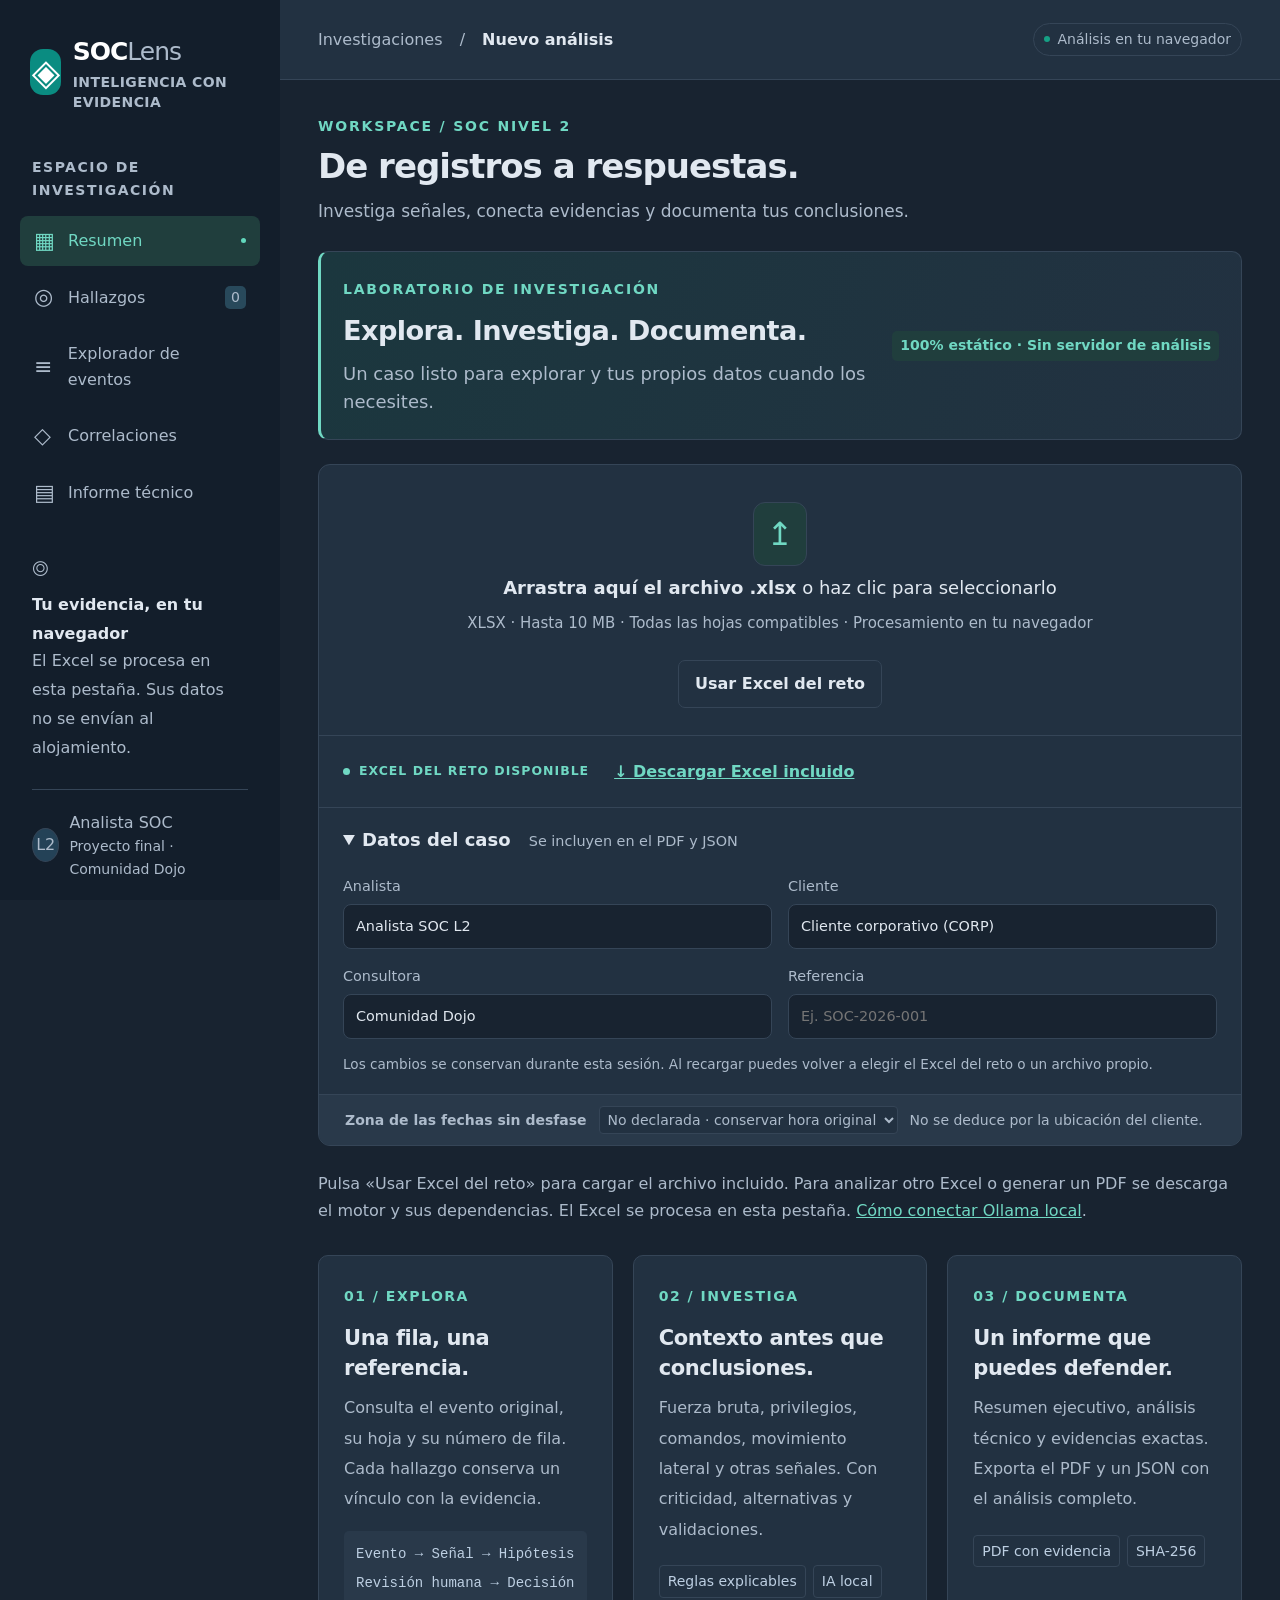
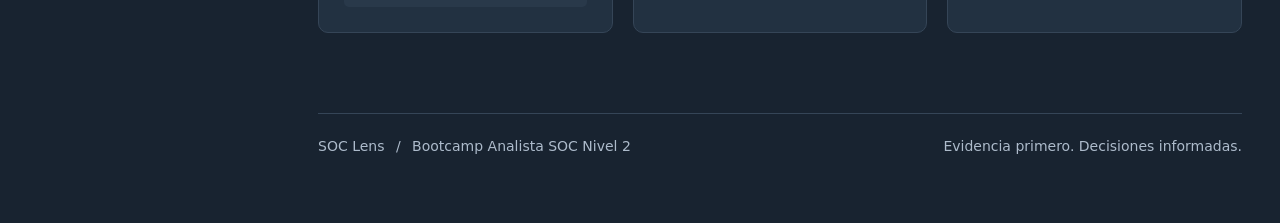
==== commit 0dda1522: "Add challenge workbook picker and compact technical PDF summary" ====
--- a/docs/index.html
+++ b/docs/index.html
@@ -6,10 +6,10 @@
   <meta name="theme-color" content="#182330">
   <title>SOC Lens · Investigación con evidencia</title>
   <link rel="icon" href="data:image/svg+xml,%3Csvg xmlns='http://www.w3.org/2000/svg' viewBox='0 0 40 40'%3E%3Crect width='40' height='40' rx='12' fill='%230e9988'/%3E%3Cpath d='M20 7l11 4v10c0 7-11 13-11 13S9 28 9 21V11z' fill='none' stroke='white' stroke-width='3'/%3E%3C/svg%3E">
-  <link rel="stylesheet" href="./styles.css">
-  <script src="./browser.js" defer></script>
-  <script src="./app.js" defer></script>
-  <script src="./default-case.js" defer></script>
+  <link rel="stylesheet" href="./styles.css?v=68e2b69ae0e7">
+  <script src="./browser.js?v=1b81014cf47d" defer></script>
+  <script src="./app.js?v=23b6e9bf3d51" defer></script>
+  <script src="./default-case.js?v=d3519ec715d4" defer></script>
 </head>
 <body>
   <a href="#main" class="skip-link">Saltar al contenido</a>
@@ -37,22 +37,26 @@
     <main id="main">
       <section class="page-heading">
         <div><div class="eyebrow">WORKSPACE / SOC NIVEL 2</div><h1 id="page-title">De registros a respuestas.</h1><p id="page-description">Investiga señales, conecta evidencias y documenta tus conclusiones.</p></div>
-        <button id="download-top" class="button primary hidden" type="button"><span aria-hidden="true">↓</span> Exportar informe PDF</button>
+        <button id="download-top" class="button primary hidden" type="button"><span aria-hidden="true">↓</span> Exportar resumen PDF</button>
       </section>
 
       <div id="notice" class="notice hidden" role="status" aria-live="polite"></div>
       <section class="dataset-intro panel"><div><span class="eyebrow">LABORATORIO DE INVESTIGACIÓN</span><h2>Explora. Investiga. Documenta.</h2><p>Un caso listo para explorar y tus propios datos cuando los necesites.</p></div><span class="pill local">100% estático · Sin servidor de análisis</span></section>
       <section id="upload-section" class="upload-card">
         <div id="dropzone" class="dropzone">
-          <div class="upload-icon" aria-hidden="true">↥</div>
-          <div class="upload-copy"><h2>Tu Excel, tu investigación</h2><p>Ya tienes el Excel del proyecto cargado. Arrastra otro Excel para reemplazarlo.</p><small>XLSX · Hasta 10 MB · Máximo 30 000 eventos · Procesamiento local</small></div>
-          <label class="button primary file-label">Cambiar Excel<input id="file-input" type="file" accept=".xlsx" aria-label="Seleccionar archivo Excel"></label>
+          <button id="choose-excel" class="upload-choose" type="button" aria-label="Elegir archivo Excel">
+            <span class="upload-icon" aria-hidden="true">↥</span>
+            <span><strong>Arrastra aquí el archivo .xlsx</strong> o haz clic para seleccionarlo</span>
+            <small>XLSX · Hasta 10 MB · Todas las hojas compatibles · Procesamiento en tu navegador</small>
+          </button>
+          <input id="file-input" type="file" accept=".xlsx" aria-label="Seleccionar archivo Excel" hidden>
+          <button id="restore-default" class="button secondary" type="button">Usar Excel del reto</button>
         </div>
-        <div class="dataset-actions"><span id="dataset-status" class="dataset-badge">EXCEL DEL PROYECTO</span><a href="./data/SOC_L2_Logs_Ampliados_Multiples_Incidentes.xlsx" download class="text-button">↓ Descargar Excel incluido</a><button id="restore-default" class="button secondary" type="button">↺ Restaurar Excel del proyecto</button></div><details class="case-settings" open><summary>Datos del caso <span>Se incluyen en el PDF y JSON</span></summary><div class="case-fields"><label for="case-analyst">Analista<input id="case-analyst" maxlength="120" value="Analista SOC L2" autocomplete="off"></label><label for="case-client">Cliente<input id="case-client" maxlength="120" value="Cliente corporativo (CORP)" autocomplete="off"></label><label for="case-company">Consultora<input id="case-company" maxlength="120" value="Comunidad Dojo" autocomplete="off"></label><label for="case-reference">Referencia<input id="case-reference" maxlength="120" placeholder="Ej. SOC-2026-001" autocomplete="off"></label></div><p class="fine-print">Los cambios se conservan durante esta sesión. Al recargar se vuelve al Excel del proyecto.</p></details><div class="upload-options"><label for="timezone">Zona de las fechas sin desfase</label><select id="timezone"><option value="">No declarada · conservar hora original</option><option value="0">UTC (confirmado por el analista)</option><option value="60">UTC+01:00</option><option value="120">UTC+02:00</option><option value="-180">UTC−03:00</option><option value="-240">UTC−04:00</option><option value="-300">UTC−05:00</option><option value="-360">UTC−06:00</option></select><span>No se deduce por la ubicación del cliente.</span></div>
+        <div class="dataset-actions"><span id="dataset-status" class="dataset-badge">EXCEL DEL RETO DISPONIBLE</span><a href="./data/SOC_L2_Logs_Ampliados_Multiples_Incidentes.xlsx" download class="text-button">↓ Descargar Excel incluido</a></div><details class="case-settings" open><summary>Datos del caso <span>Se incluyen en el PDF y JSON</span></summary><div class="case-fields"><label for="case-analyst">Analista<input id="case-analyst" maxlength="120" value="Analista SOC L2" autocomplete="off"></label><label for="case-client">Cliente<input id="case-client" maxlength="120" value="Cliente corporativo (CORP)" autocomplete="off"></label><label for="case-company">Consultora<input id="case-company" maxlength="120" value="Comunidad Dojo" autocomplete="off"></label><label for="case-reference">Referencia<input id="case-reference" maxlength="120" placeholder="Ej. SOC-2026-001" autocomplete="off"></label></div><p class="fine-print">Los cambios se conservan durante esta sesión. Al recargar puedes volver a elegir el Excel del reto o un archivo propio.</p></details><div class="upload-options"><label for="timezone">Zona de las fechas sin desfase</label><select id="timezone"><option value="">No declarada · conservar hora original</option><option value="0">UTC (confirmado por el analista)</option><option value="60">UTC+01:00</option><option value="120">UTC+02:00</option><option value="-180">UTC−03:00</option><option value="-240">UTC−04:00</option><option value="-300">UTC−05:00</option><option value="-360">UTC−06:00</option></select><span>No se deduce por la ubicación del cliente.</span></div>
       </section>
 
       <section id="loading" class="loading hidden" aria-live="polite"><span class="spinner"></span><div><strong>Investigando tu evidencia…</strong><p>Validando filas, aplicando reglas y entrenando el modelo local.</p></div></section>
-      <p class="fine-print">El Excel del proyecto se abre al instante. Para analizar otro Excel o generar un PDF se descarga el motor y sus dependencias. El Excel se procesa en esta pestaña. <a href="./guia-ollama.html" target="_blank" rel="noopener">Cómo conectar Ollama local</a>.</p>
+      <p class="fine-print">Pulsa «Usar Excel del reto» para cargar el archivo incluido. Para analizar otro Excel o generar un PDF se descarga el motor y sus dependencias. El Excel se procesa en esta pestaña. <a href="./guia-ollama.html" target="_blank" rel="noopener">Cómo conectar Ollama local</a>.</p>
       <section id="empty-state" class="welcome-grid">
         <article class="welcome-card"><span class="step">01 / EXPLORA</span><h3>Una fila, una referencia.</h3><p>Consulta el evento original, su hoja y su número de fila. Cada hallazgo conserva un vínculo con la evidencia.</p><div class="mini-log"><span>Evento → Señal → Hipótesis</span><span>Revisión humana → Decisión</span></div></article>
         <article class="welcome-card"><span class="step">02 / INVESTIGA</span><h3>Contexto antes que conclusiones.</h3><p>Fuerza bruta, privilegios, comandos, movimiento lateral y otras señales. Con criticidad, alternativas y validaciones.</p><div class="mini-tags"><span>Reglas explicables</span><span>IA local</span></div></article>
@@ -86,8 +90,8 @@
           <div class="info-banner"><strong>Asociaciones contextuales, sin fusionar incidentes.</strong><p>Cada par comparte equipo, cuenta e IP en un intervalo de hasta 30 minutos. Faltan claves de sesión y proceso para demostrar causalidad.</p></div><div id="correlations-list" class="correlation-grid"></div>
         </section>
         <section id="view-report" class="view hidden">
-          <div class="report-layout"><article class="panel report-preview"><div class="report-kicker">SOC LENS / INFORME DE SEGURIDAD</div><h2>La investigación, documentada.</h2><span class="pill pending">Borrador · Revisión humana</span><p id="case-context-preview" class="fine-print"></p><h3>Resumen ejecutivo</h3><div id="executive-summary"></div><h3>Alcance y limitaciones</h3><div id="report-limitations"></div><h3>Plan de acción propuesto</h3><ol class="action-list"><li><strong>Investigar y preservar.</strong> Validar registros, sesiones y autorizaciones con L2 / IR.</li><li><strong>Contener si se confirma actividad no autorizada.</strong> Acordar el impacto y verificar la medida.</li><li><strong>Remediar y validar.</strong> Corregir la causa, verificar recuperación y revisar recurrencia.</li></ol><p class="fine-print">El PDF incluye todos los hallazgos, su justificación, alternativas, cronología y un anexo con cada fila citada.</p></article>
-          <aside class="report-actions panel"><h3>Entregar con trazabilidad</h3><p>El informe utiliza el mismo análisis del dashboard. Sin hallazgos añadidos por generación libre.</p><button id="download-report" class="button primary">↓ Descargar PDF</button><button id="download-json" class="button secondary">↓ Descargar evidencias JSON</button><hr><span class="pill ai-pill">ASISTENTE OPCIONAL</span><h3>Priorizar el resumen con IA</h3><p>Ollama local puede elegir qué hallazgos destacar. Sólo selecciona referencias existentes y conserva frases verificadas.</p><div class="ollama-connect"><label for="ollama-model">Modelo local</label><input id="ollama-model" value="qwen3:4b" maxlength="120" spellcheck="false"><button id="connect-ollama" class="button secondary">Conectar Ollama en este equipo</button><small id="ollama-connection-status" role="status">Cada visitante utiliza su propia instalación de Ollama. Se envían sólo IDs, regla, criticidad y cantidad de evidencias.</small><p><a href="./guia-ollama.html" target="_blank" rel="noopener">Guía de conexión</a></p></div><button id="assist-button" class="button secondary">Priorizar con Ollama</button><small id="ollama-status"></small><hr><h4>Huella del archivo original</h4><code id="file-hash"></code><p class="fine-print">El caso permanece en la memoria de esta pestaña. Al recargarla o cerrarla se borra. Guarda tu PDF y JSON antes de salir.</p></aside></div>
+          <div class="report-layout"><article class="panel report-preview"><div class="report-kicker">SOC LENS / INFORME DE SEGURIDAD</div><h2>La investigación, documentada.</h2><span class="pill pending">Borrador · Revisión humana</span><p id="case-context-preview" class="fine-print"></p><h3>Resumen ejecutivo</h3><div id="executive-summary"></div><h3>Alcance y limitaciones</h3><div id="report-limitations"></div><h3>Plan de acción propuesto</h3><ol class="action-list"><li><strong>Investigar y preservar.</strong> Validar registros, sesiones y autorizaciones con L2 / IR.</li><li><strong>Contener si se confirma actividad no autorizada.</strong> Acordar el impacto y verificar la medida.</li><li><strong>Remediar y validar.</strong> Corregir la causa, verificar recuperación y revisar recurrencia.</li></ol><p class="fine-print">El PDF resume el alcance, el catálogo de hallazgos, las prioridades técnicas, la cronología y el plan de acción. El JSON conserva toda la evidencia original.</p></article>
+          <aside class="report-actions panel"><h3>Entregar con trazabilidad</h3><p>El informe utiliza el mismo análisis del dashboard. Sin hallazgos añadidos por generación libre.</p><button id="download-report" class="button primary">↓ Descargar resumen PDF</button><button id="download-json" class="button secondary">↓ Descargar evidencias JSON</button><hr><span class="pill ai-pill">ASISTENTE OPCIONAL</span><h3>Priorizar el resumen con IA</h3><p>Ollama local puede elegir qué hallazgos destacar. Sólo selecciona referencias existentes y conserva frases verificadas.</p><div class="ollama-connect"><label for="ollama-model">Modelo local</label><input id="ollama-model" value="qwen3:4b" maxlength="120" spellcheck="false"><button id="connect-ollama" class="button secondary">Conectar Ollama en este equipo</button><small id="ollama-connection-status" role="status">Cada visitante utiliza su propia instalación de Ollama. Se envían sólo IDs, regla, criticidad y cantidad de evidencias.</small><p><a href="./guia-ollama.html" target="_blank" rel="noopener">Guía de conexión</a></p></div><button id="assist-button" class="button secondary">Priorizar con Ollama</button><small id="ollama-status"></small><hr><h4>Huella del archivo original</h4><code id="file-hash"></code><p class="fine-print">El caso permanece en la memoria de esta pestaña. Al recargarla o cerrarla se borra. Guarda tu PDF y JSON antes de salir.</p></aside></div>
         </section>
       </div>
       <footer class="page-footer"><span>SOC Lens <span class="muted">/</span> Bootcamp Analista SOC Nivel 2</span><span>Evidencia primero. Decisiones informadas.</span></footer>
--- a/docs/styles.css
+++ b/docs/styles.css
@@ -388,6 +388,12 @@
 }
 
 /* Static investigation workspace */
+.dropzone{flex-direction:column;align-items:center;gap:15px;padding:25px;text-align:center}
+.upload-choose{display:flex;flex-direction:column;align-items:center;gap:8px;width:100%;border:0;background:transparent;color:var(--ink);padding:10px;cursor:pointer;border-radius:8px}
+.upload-choose:hover{background:var(--bg)}
+.upload-choose .upload-icon{margin:0}
+.upload-choose small{color:var(--muted)}
+.upload-choose:focus-visible{outline:2px solid var(--teal)}
 .dataset-intro{display:flex;justify-content:space-between;align-items:center;gap:24px;margin-bottom:24px;border-left:3px solid var(--teal);background:linear-gradient(110deg,#1b373e,var(--white))}
 .dataset-intro h2{font-size:1.7rem;letter-spacing:-.6px;margin:8px 0}
 .dataset-intro p{color:var(--muted);margin:0}
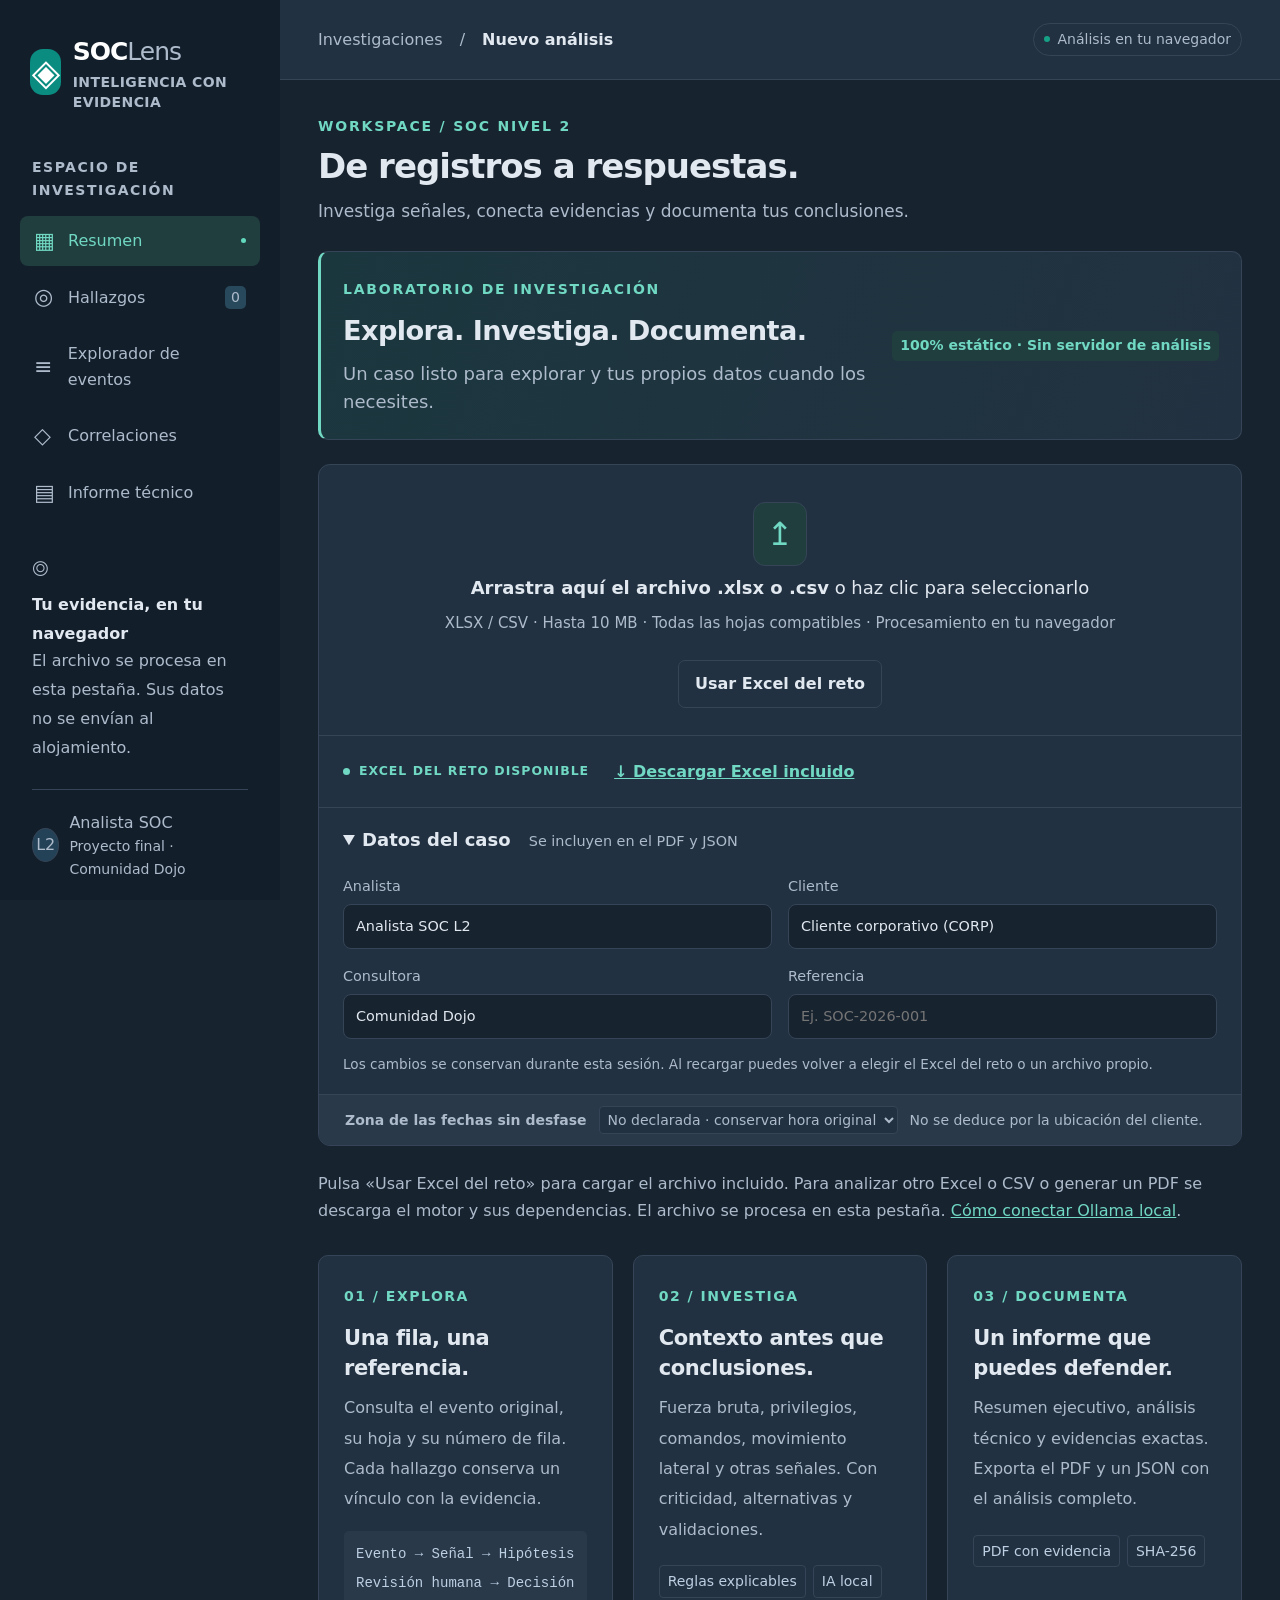
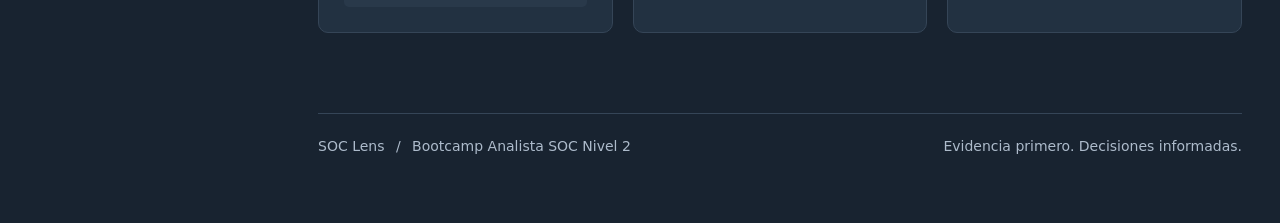
==== commit dbea2ef0: "Add CSV uploads to local app and GitHub Pages" ====
--- a/docs/index.html
+++ b/docs/index.html
@@ -7,9 +7,9 @@
   <title>SOC Lens · Investigación con evidencia</title>
   <link rel="icon" href="data:image/svg+xml,%3Csvg xmlns='http://www.w3.org/2000/svg' viewBox='0 0 40 40'%3E%3Crect width='40' height='40' rx='12' fill='%230e9988'/%3E%3Cpath d='M20 7l11 4v10c0 7-11 13-11 13S9 28 9 21V11z' fill='none' stroke='white' stroke-width='3'/%3E%3C/svg%3E">
   <link rel="stylesheet" href="./styles.css?v=68e2b69ae0e7">
-  <script src="./browser.js?v=1b81014cf47d" defer></script>
-  <script src="./app.js?v=23b6e9bf3d51" defer></script>
-  <script src="./default-case.js?v=d3519ec715d4" defer></script>
+  <script src="./browser.js?v=a4804fd7b226" defer></script>
+  <script src="./app.js?v=05a9bacbab68" defer></script>
+  <script src="./default-case.js?v=37aadf56b66d" defer></script>
 </head>
 <body>
   <a href="#main" class="skip-link">Saltar al contenido</a>
@@ -25,7 +25,7 @@
     </nav>
     <div class="sidebar-bottom">
       <div class="privacy-icon">⌾</div><strong>Tu evidencia, en tu navegador</strong>
-      <p>El Excel se procesa en esta pestaña. Sus datos no se envían al alojamiento.</p>
+      <p>El archivo se procesa en esta pestaña. Sus datos no se envían al alojamiento.</p>
       <div class="analyst"><span class="avatar">L2</span><div>Analista SOC<small>Proyecto final · Comunidad Dojo</small></div></div>
     </div>
   </aside>
@@ -44,19 +44,19 @@
       <section class="dataset-intro panel"><div><span class="eyebrow">LABORATORIO DE INVESTIGACIÓN</span><h2>Explora. Investiga. Documenta.</h2><p>Un caso listo para explorar y tus propios datos cuando los necesites.</p></div><span class="pill local">100% estático · Sin servidor de análisis</span></section>
       <section id="upload-section" class="upload-card">
         <div id="dropzone" class="dropzone">
-          <button id="choose-excel" class="upload-choose" type="button" aria-label="Elegir archivo Excel">
+          <button id="choose-excel" class="upload-choose" type="button" aria-label="Elegir archivo Excel o CSV">
             <span class="upload-icon" aria-hidden="true">↥</span>
-            <span><strong>Arrastra aquí el archivo .xlsx</strong> o haz clic para seleccionarlo</span>
-            <small>XLSX · Hasta 10 MB · Todas las hojas compatibles · Procesamiento en tu navegador</small>
+            <span><strong>Arrastra aquí el archivo .xlsx o .csv</strong> o haz clic para seleccionarlo</span>
+            <small>XLSX / CSV · Hasta 10 MB · Todas las hojas compatibles · Procesamiento en tu navegador</small>
           </button>
-          <input id="file-input" type="file" accept=".xlsx" aria-label="Seleccionar archivo Excel" hidden>
+          <input id="file-input" type="file" accept=".xlsx,.csv" aria-label="Seleccionar archivo Excel o CSV" hidden>
           <button id="restore-default" class="button secondary" type="button">Usar Excel del reto</button>
         </div>
         <div class="dataset-actions"><span id="dataset-status" class="dataset-badge">EXCEL DEL RETO DISPONIBLE</span><a href="./data/SOC_L2_Logs_Ampliados_Multiples_Incidentes.xlsx" download class="text-button">↓ Descargar Excel incluido</a></div><details class="case-settings" open><summary>Datos del caso <span>Se incluyen en el PDF y JSON</span></summary><div class="case-fields"><label for="case-analyst">Analista<input id="case-analyst" maxlength="120" value="Analista SOC L2" autocomplete="off"></label><label for="case-client">Cliente<input id="case-client" maxlength="120" value="Cliente corporativo (CORP)" autocomplete="off"></label><label for="case-company">Consultora<input id="case-company" maxlength="120" value="Comunidad Dojo" autocomplete="off"></label><label for="case-reference">Referencia<input id="case-reference" maxlength="120" placeholder="Ej. SOC-2026-001" autocomplete="off"></label></div><p class="fine-print">Los cambios se conservan durante esta sesión. Al recargar puedes volver a elegir el Excel del reto o un archivo propio.</p></details><div class="upload-options"><label for="timezone">Zona de las fechas sin desfase</label><select id="timezone"><option value="">No declarada · conservar hora original</option><option value="0">UTC (confirmado por el analista)</option><option value="60">UTC+01:00</option><option value="120">UTC+02:00</option><option value="-180">UTC−03:00</option><option value="-240">UTC−04:00</option><option value="-300">UTC−05:00</option><option value="-360">UTC−06:00</option></select><span>No se deduce por la ubicación del cliente.</span></div>
       </section>
 
       <section id="loading" class="loading hidden" aria-live="polite"><span class="spinner"></span><div><strong>Investigando tu evidencia…</strong><p>Validando filas, aplicando reglas y entrenando el modelo local.</p></div></section>
-      <p class="fine-print">Pulsa «Usar Excel del reto» para cargar el archivo incluido. Para analizar otro Excel o generar un PDF se descarga el motor y sus dependencias. El Excel se procesa en esta pestaña. <a href="./guia-ollama.html" target="_blank" rel="noopener">Cómo conectar Ollama local</a>.</p>
+      <p class="fine-print">Pulsa «Usar Excel del reto» para cargar el archivo incluido. Para analizar otro Excel o CSV o generar un PDF se descarga el motor y sus dependencias. El archivo se procesa en esta pestaña. <a href="./guia-ollama.html" target="_blank" rel="noopener">Cómo conectar Ollama local</a>.</p>
       <section id="empty-state" class="welcome-grid">
         <article class="welcome-card"><span class="step">01 / EXPLORA</span><h3>Una fila, una referencia.</h3><p>Consulta el evento original, su hoja y su número de fila. Cada hallazgo conserva un vínculo con la evidencia.</p><div class="mini-log"><span>Evento → Señal → Hipótesis</span><span>Revisión humana → Decisión</span></div></article>
         <article class="welcome-card"><span class="step">02 / INVESTIGA</span><h3>Contexto antes que conclusiones.</h3><p>Fuerza bruta, privilegios, comandos, movimiento lateral y otras señales. Con criticidad, alternativas y validaciones.</p><div class="mini-tags"><span>Reglas explicables</span><span>IA local</span></div></article>
